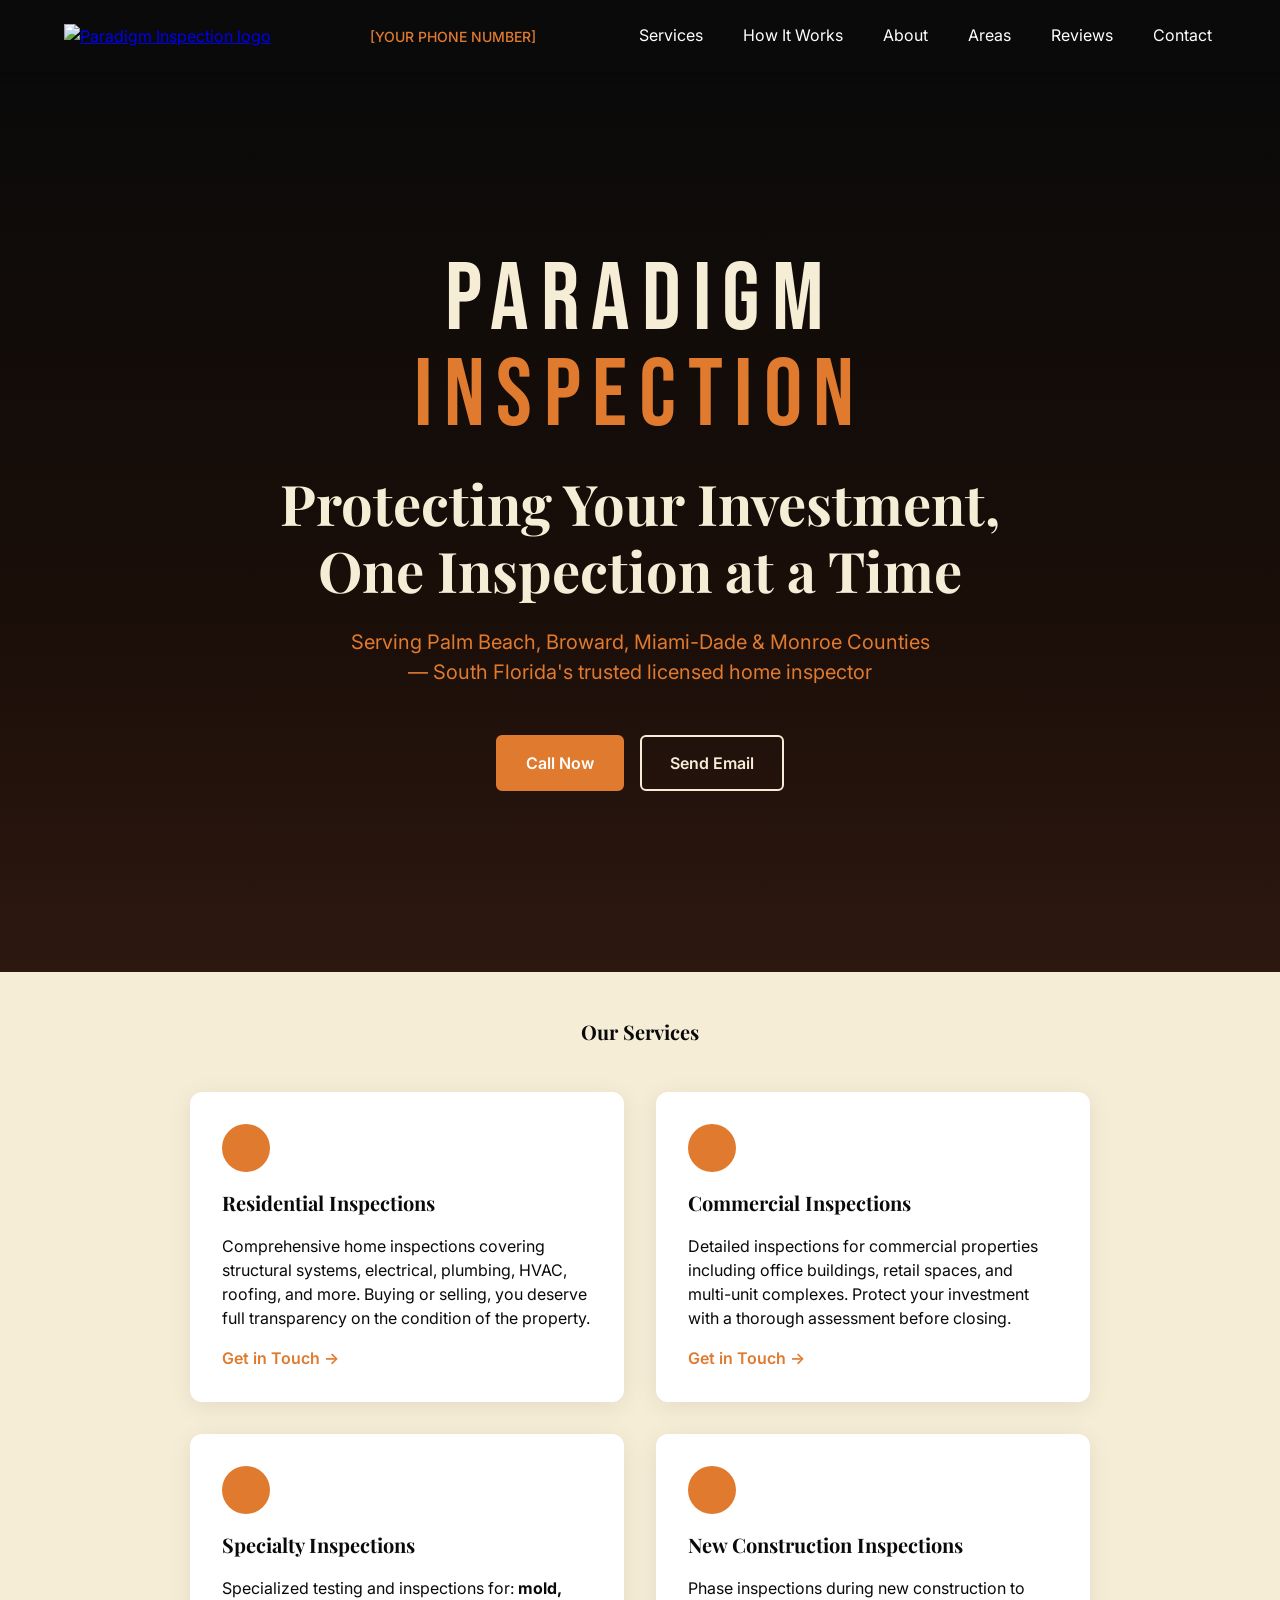
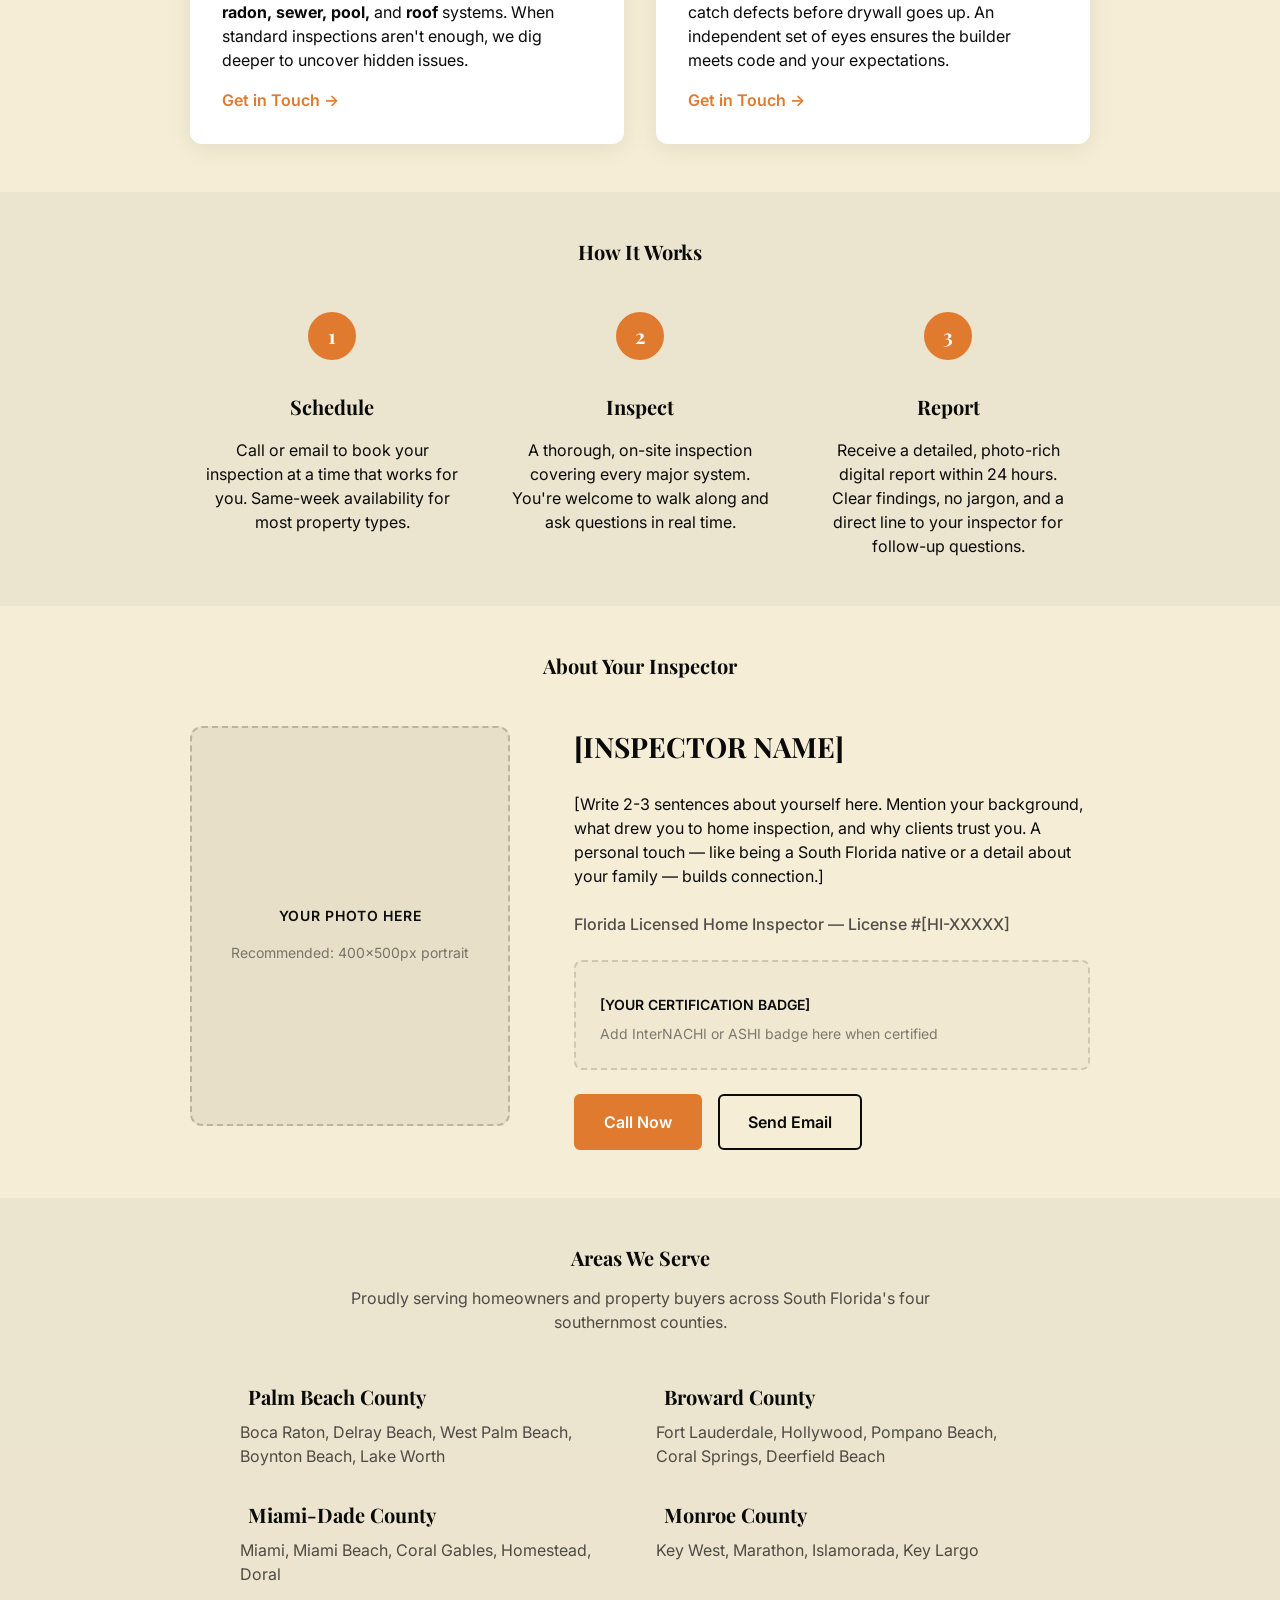
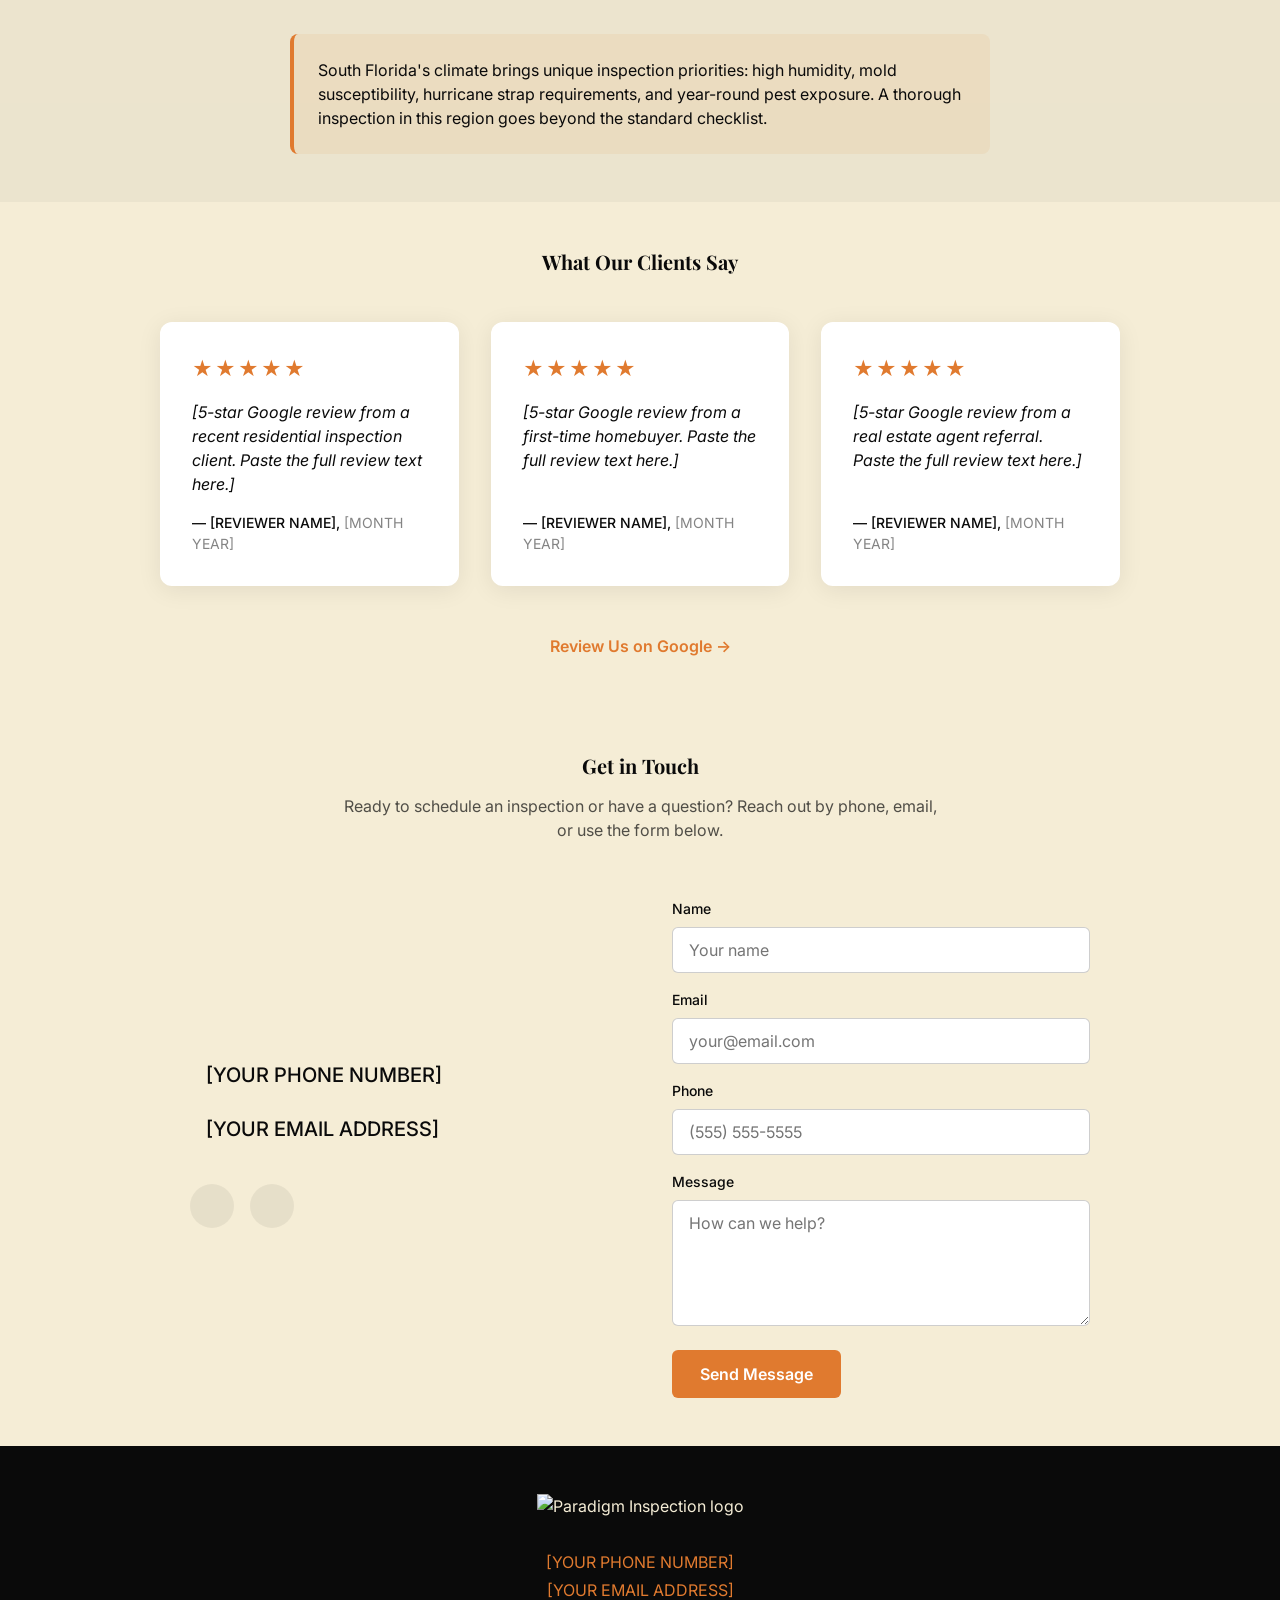
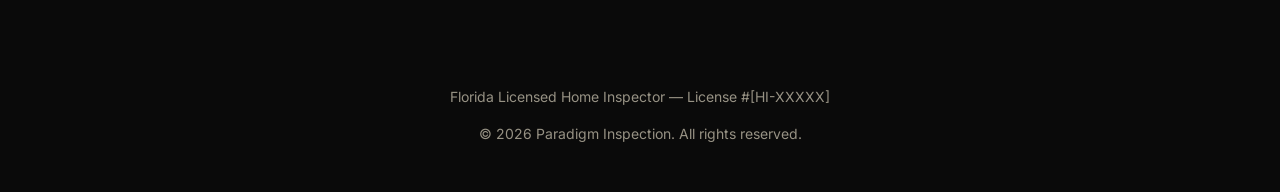
==== index.html @ 034e9a51 "feat(03-02): add favicon link tags to index.html and 404.html - Add favicon link tags (favicon-48.pn" ====
<!-- DEPLOYMENT: 1) Create GitHub repo  2) Push all files to main  3) Settings > Pages > Source: main / root  4) Site at https://USERNAME.github.io/REPO/  5) Replace all [BRACKETED PLACEHOLDERS] before launch -->
<!DOCTYPE html>
<html lang="en">
<head>
  <meta charset="UTF-8">
  <meta name="viewport" content="width=device-width, initial-scale=1.0">
  <title>Paradigm Inspection &#8212; Licensed Home Inspector | Palm Beach, Broward &amp; Miami-Dade</title>

  <!-- SEO Meta -->
  <meta name="description" content="Licensed home inspector serving Palm Beach, Broward, Miami-Dade &amp; Monroe counties. Residential, commercial &amp; specialty inspections. Call today.">
  <link rel="canonical" href="https://paradigminspection.org">

  <!-- Open Graph -->
  <meta property="og:type" content="website">
  <meta property="og:title" content="Paradigm Inspection &#8212; Licensed Home Inspector | Palm Beach, Broward &amp; Miami-Dade">
  <meta property="og:description" content="Licensed home inspector serving Palm Beach, Broward, Miami-Dade &amp; Monroe counties. Residential, commercial &amp; specialty inspections. Call today.">
  <meta property="og:url" content="https://paradigminspection.org">
  <meta property="og:image" content="https://paradigminspection.org/og-image.png">
  <meta property="og:image:width" content="1200">
  <meta property="og:image:height" content="630">

  <!-- Twitter Card -->
  <meta name="twitter:card" content="summary_large_image">
  <meta name="twitter:title" content="Paradigm Inspection &#8212; Licensed Home Inspector | Palm Beach, Broward &amp; Miami-Dade">
  <meta name="twitter:description" content="Licensed home inspector serving Palm Beach, Broward, Miami-Dade &amp; Monroe counties. Residential, commercial &amp; specialty inspections. Call today.">
  <meta name="twitter:image" content="https://paradigminspection.org/og-image.png">

  <!-- LocalBusiness Structured Data -->
  <script type="application/ld+json">
  {
    "@context": "https://schema.org",
    "@type": "HomeAndConstructionBusiness",
    "name": "Paradigm Inspection",
    "url": "https://paradigminspection.org",
    "telephone": "[YOUR-PHONE]",
    "email": "[YOUR-EMAIL]",
    "areaServed": [
      "Palm Beach County",
      "Broward County",
      "Miami-Dade County",
      "Monroe County"
    ],
    "serviceType": [
      "Residential Home Inspection",
      "Commercial Property Inspection",
      "Mold Inspection",
      "Radon Testing",
      "Sewer Inspection",
      "Pool Inspection",
      "Roof Inspection",
      "New Construction Inspection"
    ],
    "description": "Licensed home inspector serving South Florida — Palm Beach, Broward, Miami-Dade, and Monroe counties."
  }
  </script>

  <!-- Favicon — GENERATE FILES: Go to realfavicongenerator.net, upload logo.jpg, download the package,
       then copy favicon.ico, favicon-48.png, and apple-touch-icon.png to the repo root before launch. -->
  <link rel="icon" href="/favicon-48.png" sizes="48x48" type="image/png">
  <link rel="icon" href="/favicon.ico" sizes="32x32">
  <link rel="apple-touch-icon" href="/apple-touch-icon.png">

  <link rel="preconnect" href="https://fonts.googleapis.com">
  <link rel="preconnect" href="https://fonts.gstatic.com" crossorigin>
  <link href="https://fonts.googleapis.com/css2?family=Bebas+Neue&family=Inter:wght@400;500;600&family=Playfair+Display:wght@400;700&display=swap" rel="stylesheet">
  <link rel="stylesheet" href="https://unpkg.com/aos@2.3.4/dist/aos.css">
  <link rel="stylesheet" href="styles.css">
</head>
<body>

  <header class="site-header">
    <div class="header-inner">
      <a href="/" class="logo-link">
        <img src="logo.jpg" alt="Paradigm Inspection logo" class="logo">
      </a>
      <!-- [PLACEHOLDER] Replace [YOUR-PHONE] with your actual phone number -->
      <a href="tel:[YOUR-PHONE]" class="header-phone">[YOUR PHONE NUMBER]</a>
      <button class="nav-toggle" aria-label="Open navigation menu" aria-expanded="false" aria-controls="main-nav">
        <svg width="24" height="18" viewBox="0 0 24 18" fill="none" xmlns="http://www.w3.org/2000/svg" aria-hidden="true">
          <rect y="0" width="24" height="2" rx="1" fill="currentColor"/>
          <rect y="8" width="24" height="2" rx="1" fill="currentColor"/>
          <rect y="16" width="24" height="2" rx="1" fill="currentColor"/>
        </svg>
      </button>
      <nav id="main-nav" class="main-nav">
        <!-- [PLACEHOLDER] Replace [YOUR-PHONE] with your actual phone number -->
        <a href="tel:[YOUR-PHONE]" class="nav-phone">[YOUR PHONE NUMBER]</a>
        <a href="#services" class="nav-link">Services</a>
        <a href="#how-it-works" class="nav-link">How It Works</a>
        <a href="#about" class="nav-link">About</a>
        <a href="#areas" class="nav-link">Areas</a>
        <a href="#reviews" class="nav-link">Reviews</a>
        <a href="#contact" class="nav-link">Contact</a>
      </nav>
    </div>
  </header>

  <main>

    <section id="hero" class="section section--hero">
      <div class="hero-content" data-aos="fade-up">
        <p class="hero-brand-name"><span class="hero-brand-paradigm">Paradigm</span> <span class="hero-brand-inspection">Inspection</span></p>
        <!-- [PLACEHOLDER] Replace headline with your tagline if desired -->
        <h1 class="hero-headline">Protecting Your Investment,<br>One Inspection at a Time</h1>
        <!-- [PLACEHOLDER] Update subheadline county list if your service area changes -->
        <p class="hero-sub">Serving Palm Beach, Broward, Miami-Dade &amp; Monroe Counties &mdash; South Florida's trusted licensed home inspector</p>
        <div class="hero-ctas">
          <!-- [PLACEHOLDER] Replace [YOUR-PHONE] with your actual phone number -->
          <a href="tel:[YOUR-PHONE]" class="btn btn--primary">Call Now</a>
          <!-- [PLACEHOLDER] Replace [YOUR-EMAIL] with your actual email address -->
          <a href="mailto:[YOUR-EMAIL]" class="btn btn--secondary">Send Email</a>
        </div>
      </div>
    </section>

    <section id="services" class="section">
      <div class="section-inner">
        <h2 data-aos="fade-up">Our Services</h2>
        <div class="services-grid">

          <div class="service-card" data-aos="fade-up" data-aos-delay="0">
            <div class="service-icon-badge">
              <i data-lucide="home"></i>
            </div>
            <h3>Residential Inspections</h3>
            <!-- [PLACEHOLDER] Replace with your own benefit-focused description of residential inspection services -->
            <p>Comprehensive home inspections covering structural systems, electrical, plumbing, HVAC, roofing, and more. Buying or selling, you deserve full transparency on the condition of the property.</p>
            <a href="#contact" class="card-cta">Get in Touch &rarr;</a>
          </div>

          <div class="service-card" data-aos="fade-up" data-aos-delay="100">
            <div class="service-icon-badge">
              <i data-lucide="building-2"></i>
            </div>
            <h3>Commercial Inspections</h3>
            <!-- [PLACEHOLDER] Replace with your own benefit-focused description of commercial inspection services -->
            <p>Detailed inspections for commercial properties including office buildings, retail spaces, and multi-unit complexes. Protect your investment with a thorough assessment before closing.</p>
            <a href="#contact" class="card-cta">Get in Touch &rarr;</a>
          </div>

          <div class="service-card" data-aos="fade-up" data-aos-delay="200">
            <div class="service-icon-badge">
              <i data-lucide="microscope"></i>
            </div>
            <h3>Specialty Inspections</h3>
            <!-- [PLACEHOLDER] The list below can be expanded or reordered to match your offerings -->
            <p>Specialized testing and inspections for: <strong>mold, radon, sewer, pool,</strong> and <strong>roof</strong> systems. When standard inspections aren't enough, we dig deeper to uncover hidden issues.</p>
            <a href="#contact" class="card-cta">Get in Touch &rarr;</a>
          </div>

          <div class="service-card" data-aos="fade-up" data-aos-delay="300">
            <div class="service-icon-badge">
              <i data-lucide="hard-hat"></i>
            </div>
            <h3>New Construction Inspections</h3>
            <!-- [PLACEHOLDER] Replace with your own benefit-focused description of new construction inspection services -->
            <p>Phase inspections during new construction to catch defects before drywall goes up. An independent set of eyes ensures the builder meets code and your expectations.</p>
            <a href="#contact" class="card-cta">Get in Touch &rarr;</a>
          </div>

        </div>
      </div>
    </section>

    <section id="how-it-works" class="section section--tinted">
      <div class="section-inner">
        <h2 data-aos="fade-up">How It Works</h2>
        <div class="steps-list">

          <div class="step" data-aos="fade-up" data-aos-delay="0">
            <div class="step-number">1</div>
            <i data-lucide="calendar-check"></i>
            <h3>Schedule</h3>
            <!-- [PLACEHOLDER] Replace with your own scheduling process description -->
            <p>Call or email to book your inspection at a time that works for you. Same-week availability for most property types.</p>
          </div>

          <div class="step" data-aos="fade-up" data-aos-delay="100">
            <div class="step-number">2</div>
            <i data-lucide="clipboard-list"></i>
            <h3>Inspect</h3>
            <!-- [PLACEHOLDER] Replace with your own inspection process description -->
            <p>A thorough, on-site inspection covering every major system. You're welcome to walk along and ask questions in real time.</p>
          </div>

          <div class="step" data-aos="fade-up" data-aos-delay="200">
            <div class="step-number">3</div>
            <i data-lucide="file-text"></i>
            <h3>Report</h3>
            <!-- [PLACEHOLDER] Replace with your own report delivery description -->
            <p>Receive a detailed, photo-rich digital report within 24 hours. Clear findings, no jargon, and a direct line to your inspector for follow-up questions.</p>
          </div>

        </div>
      </div>
    </section>

    <section id="about" class="section">
      <div class="section-inner">
        <h2 data-aos="fade-up">About Your Inspector</h2>
        <div class="about-inner" data-aos="fade-up">

          <div class="about-photo-placeholder">
            <i data-lucide="camera"></i>
            <span class="about-photo-label">YOUR PHOTO HERE</span>
            <span class="about-photo-sublabel">Recommended: 400&times;500px portrait</span>
          </div>

          <div class="about-bio">
            <!-- [PLACEHOLDER] Replace [INSPECTOR NAME] with the inspector's full name -->
            <h3>[INSPECTOR NAME]</h3>
            <!-- [PLACEHOLDER] Replace the paragraph below with your personal bio.
                 Mention: years of experience, what drew you to home inspection,
                 your commitment to South Florida homeowners, any personal detail
                 that makes you relatable (family, hobbies, local roots). -->
            <p>[Write 2-3 sentences about yourself here. Mention your background, what drew you to home inspection, and why clients trust you. A personal touch — like being a South Florida native or a detail about your family — builds connection.]</p>
            <!-- [PLACEHOLDER] Replace [HI-XXXXX] with your actual Florida Home Inspector license number.
                 Format: HI followed by a dash and five digits, e.g., HI-12345 -->
            <p class="license-text">Florida Licensed Home Inspector &mdash; License #[HI-XXXXX]</p>

            <!-- [PLACEHOLDER] Replace this block with your actual InterNACHI or ASHI badge image
                 once you receive your certification. Download the badge from internachi.org or ashi.org -->
            <div class="cert-badge-placeholder">
              <i data-lucide="award"></i>
              <span>[YOUR CERTIFICATION BADGE]</span>
              <small>Add InterNACHI or ASHI badge here when certified</small>
            </div>

            <div class="about-ctas">
              <!-- [PLACEHOLDER] Replace [YOUR-PHONE] with your actual phone number -->
              <a href="tel:[YOUR-PHONE]" class="btn btn--primary">Call Now</a>
              <!-- [PLACEHOLDER] Replace [YOUR-EMAIL] with your actual email address -->
              <a href="mailto:[YOUR-EMAIL]" class="btn btn--outline">Send Email</a>
            </div>
          </div>

        </div>
      </div>
    </section>

    <section id="areas" class="section section--tinted">
      <div class="section-inner">
        <h2 data-aos="fade-up">Areas We Serve</h2>
        <!-- [PLACEHOLDER] You may adjust the city lists or add/remove counties to match your actual service area -->
        <p class="areas-intro" data-aos="fade-up">Proudly serving homeowners and property buyers across South Florida's four southernmost counties.</p>

        <div class="areas-grid" data-aos="fade-up">
          <div class="area-county">
            <h3><i data-lucide="map-pin"></i> Palm Beach County</h3>
            <p>Boca Raton, Delray Beach, West Palm Beach, Boynton Beach, Lake Worth</p>
          </div>
          <div class="area-county">
            <h3><i data-lucide="map-pin"></i> Broward County</h3>
            <p>Fort Lauderdale, Hollywood, Pompano Beach, Coral Springs, Deerfield Beach</p>
          </div>
          <div class="area-county">
            <h3><i data-lucide="map-pin"></i> Miami-Dade County</h3>
            <p>Miami, Miami Beach, Coral Gables, Homestead, Doral</p>
          </div>
          <div class="area-county">
            <h3><i data-lucide="map-pin"></i> Monroe County</h3>
            <p>Key West, Marathon, Islamorada, Key Largo</p>
          </div>
        </div>

        <!-- [PLACEHOLDER] This paragraph mentions South Florida-specific concerns.
             You may expand it with your own professional expertise. -->
        <div class="areas-concerns" data-aos="fade-up">
          <p>South Florida's climate brings unique inspection priorities: high humidity, mold susceptibility, hurricane strap requirements, and year-round pest exposure. A thorough inspection in this region goes beyond the standard checklist.</p>
        </div>
      </div>
    </section>

    <section id="reviews" class="section">
      <div class="section-inner">
        <h2 data-aos="fade-up">What Our Clients Say</h2>

        <div class="reviews-grid" data-aos="fade-up">

          <!-- [PLACEHOLDER] Replace ALL review content below with real Google/Yelp reviews.
               Copy the exact text, reviewer first name, and date from your review platform. -->
          <div class="review-card">
            <div class="review-stars" aria-label="5 out of 5 stars">&#9733;&#9733;&#9733;&#9733;&#9733;</div>
            <p class="review-text">[5-star Google review from a recent residential inspection client. Paste the full review text here.]</p>
            <p class="review-author">&mdash; [REVIEWER NAME], <span class="review-date">[MONTH YEAR]</span></p>
          </div>

          <div class="review-card">
            <div class="review-stars" aria-label="5 out of 5 stars">&#9733;&#9733;&#9733;&#9733;&#9733;</div>
            <p class="review-text">[5-star Google review from a first-time homebuyer. Paste the full review text here.]</p>
            <p class="review-author">&mdash; [REVIEWER NAME], <span class="review-date">[MONTH YEAR]</span></p>
          </div>

          <div class="review-card">
            <div class="review-stars" aria-label="5 out of 5 stars">&#9733;&#9733;&#9733;&#9733;&#9733;</div>
            <p class="review-text">[5-star Google review from a real estate agent referral. Paste the full review text here.]</p>
            <p class="review-author">&mdash; [REVIEWER NAME], <span class="review-date">[MONTH YEAR]</span></p>
          </div>

        </div>

        <!-- [PLACEHOLDER] Replace YOUR_GOOGLE_BUSINESS_URL with your Google Business Profile review link.
             Find it at: Google Business Profile Manager > Home > Get more reviews > Share review form -->
        <p class="reviews-cta" data-aos="fade-up">
          <a href="[YOUR_GOOGLE_BUSINESS_URL]" target="_blank" rel="noopener noreferrer" class="card-cta">Review Us on Google &rarr;</a>
        </p>
      </div>
    </section>

    <section id="contact" class="section">
      <div class="section-inner">
        <h2 data-aos="fade-up">Get in Touch</h2>
        <p class="contact-intro" data-aos="fade-up">Ready to schedule an inspection or have a question? Reach out by phone, email, or use the form below.</p>

        <div class="contact-grid" data-aos="fade-up">

          <div class="contact-info">
            <div class="contact-item">
              <i data-lucide="phone"></i>
              <!-- [PLACEHOLDER] Replace [YOUR-PHONE] with your actual phone number (e.g., 561-555-1234) -->
              <a href="tel:[YOUR-PHONE]" class="contact-link">[YOUR PHONE NUMBER]</a>
            </div>
            <div class="contact-item">
              <i data-lucide="mail"></i>
              <!-- [PLACEHOLDER] Replace [YOUR-EMAIL] with your actual email address -->
              <a href="mailto:[YOUR-EMAIL]" class="contact-link">[YOUR EMAIL ADDRESS]</a>
            </div>
            <div class="contact-social">
              <!-- [PLACEHOLDER] Replace YOUR_INSTAGRAM_HANDLE with your Instagram handle (without @) -->
              <a href="https://instagram.com/[YOUR_INSTAGRAM_HANDLE]" target="_blank" rel="noopener noreferrer" aria-label="Follow us on Instagram" class="social-link">
                <i data-lucide="instagram"></i>
              </a>
              <!-- [PLACEHOLDER] Replace YOUR_FACEBOOK_PAGE with your Facebook page name or ID -->
              <a href="https://facebook.com/[YOUR_FACEBOOK_PAGE]" target="_blank" rel="noopener noreferrer" aria-label="Follow us on Facebook" class="social-link">
                <i data-lucide="facebook"></i>
              </a>
            </div>
          </div>

          <!-- [PLACEHOLDER] Sign up at formspree.io, create a form, and replace [YOUR-FORMSPREE-ID]
               with the form ID (the part after /f/ in your endpoint URL). Free tier: 50 submissions/month. -->
          <form action="https://formspree.io/f/[YOUR-FORMSPREE-ID]" method="POST" class="contact-form">
            <label for="contact-name">Name</label>
            <input type="text" id="contact-name" name="name" required placeholder="Your name">

            <label for="contact-email">Email</label>
            <input type="email" id="contact-email" name="email" required placeholder="your@email.com">

            <label for="contact-phone">Phone</label>
            <input type="tel" id="contact-phone" name="phone" placeholder="(555) 555-5555">

            <label for="contact-message">Message</label>
            <textarea id="contact-message" name="message" rows="5" required placeholder="How can we help?"></textarea>

            <button type="submit" class="btn btn--primary">Send Message</button>
          </form>

        </div>
      </div>
    </section>

  </main>

  <footer class="site-footer">
    <div class="footer-inner">
      <img src="logo.jpg" alt="Paradigm Inspection logo" class="footer-logo">

      <div class="footer-contact">
        <!-- [PLACEHOLDER] Replace [YOUR-PHONE] with your actual phone number -->
        <p><a href="tel:[YOUR-PHONE]">[YOUR PHONE NUMBER]</a></p>
        <!-- [PLACEHOLDER] Replace [YOUR-EMAIL] with your actual email address -->
        <p><a href="mailto:[YOUR-EMAIL]">[YOUR EMAIL ADDRESS]</a></p>
      </div>

      <div class="footer-social">
        <!-- [PLACEHOLDER] Replace YOUR_INSTAGRAM_HANDLE with your Instagram handle -->
        <a href="https://instagram.com/[YOUR_INSTAGRAM_HANDLE]" target="_blank" rel="noopener noreferrer" aria-label="Instagram">
          <i data-lucide="instagram"></i>
        </a>
        <!-- [PLACEHOLDER] Replace YOUR_FACEBOOK_PAGE with your Facebook page name or ID -->
        <a href="https://facebook.com/[YOUR_FACEBOOK_PAGE]" target="_blank" rel="noopener noreferrer" aria-label="Facebook">
          <i data-lucide="facebook"></i>
        </a>
      </div>

      <!-- [PLACEHOLDER] Replace [HI-XXXXX] with your Florida HI license number -->
      <p class="footer-license">Florida Licensed Home Inspector &mdash; License #[HI-XXXXX]</p>
      <p class="footer-copy">&copy; 2026 Paradigm Inspection. All rights reserved.</p>
    </div>
  </footer>

  <script src="https://unpkg.com/lucide@1.8.0/dist/umd/lucide.min.js"></script>
  <script src="https://unpkg.com/aos@2.3.4/dist/aos.js"></script>
  <script src="script.js"></script>
  <script>
    lucide.createIcons();
  </script>
</body>
</html>
---- styles.css ----
/* =====================================================================
   Paradigm Inspection — styles.css
   Brand token system, layout, responsive design
   ===================================================================== */

/* =====================================================================
   Section 1 — CSS Custom Properties (Design Tokens)
   ===================================================================== */
:root {
  /* Colors */
  --color-black: #0A0A0A;
  --color-cream: #F5EDD6;
  --color-orange: #E07A2F;

  /* Spacing */
  --space-xs: 4px;
  --space-sm: 8px;
  --space-md: 16px;
  --space-lg: 24px;
  --space-xl: 32px;
  --space-2xl: 48px;
  --space-3xl: 64px;

  /* Typography */
  --font-heading: 'Playfair Display', Georgia, serif;
  --font-body: 'Inter', system-ui, sans-serif;

  /* Font Sizes */
  --font-size-sm: 14px;
  --font-size-base: 16px;
  --font-size-lg: 20px;
  --font-size-xl: 28px;

  /* Font Weights */
  --font-weight-regular: 400;
  --font-weight-medium: 500;
  --font-weight-semibold: 600;
  --font-weight-bold: 700;

  /* Line Heights */
  --line-height-body: 1.5;
  --line-height-heading: 1.2;
}

/* =====================================================================
   Section 2 — Reset / Base
   ===================================================================== */
*, *::before, *::after {
  box-sizing: border-box;
  margin: 0;
  padding: 0;
}

html {
  scroll-behavior: smooth;
}

body {
  font-family: var(--font-body);
  font-size: var(--font-size-base);
  line-height: var(--line-height-body);
  color: var(--color-black);
  background-color: var(--color-cream);
}

/* =====================================================================
   Section 3 — Header
   ===================================================================== */
.site-header {
  position: sticky;
  top: 0;
  z-index: 100;
  background-color: var(--color-black);
  box-shadow: 0 2px 8px rgba(0, 0, 0, 0.3);
}

.header-inner {
  display: flex;
  align-items: center;
  justify-content: space-between;
  max-width: 1200px;
  margin: 0 auto;
  padding: 0 var(--space-lg);
  height: 72px;
}

.logo-link {
  display: flex;
  align-items: center;
}

.logo {
  max-height: 48px;
  width: auto;
}

.header-phone {
  font-family: var(--font-body);
  font-size: var(--font-size-sm);
  font-weight: var(--font-weight-medium);
  color: var(--color-orange);
  text-decoration: none;
  transition: text-decoration 200ms ease;
}

.header-phone:hover {
  text-decoration: underline;
}

/* =====================================================================
   Section 4 — Navigation (Desktop)
   ===================================================================== */
.main-nav {
  display: flex;
  align-items: center;
  gap: var(--space-xl);
}

.nav-link {
  color: #FFFFFF;
  text-decoration: none;
  font-size: var(--font-size-base);
  font-weight: var(--font-weight-regular);
  padding: var(--space-sm) var(--space-xs);
  border-bottom: 2px solid transparent;
  transition: color 200ms ease, border-bottom-color 200ms ease;
}

.nav-link:hover {
  color: var(--color-orange);
  border-bottom-color: var(--color-orange);
}

/* Phone link inside nav — hidden on desktop */
.nav-phone {
  display: none;
}

/* Hamburger toggle — hidden on desktop */
.nav-toggle {
  display: none;
}

/* =====================================================================
   Section 5 — Mobile Navigation (max-width: 768px)
   ===================================================================== */
@media (max-width: 768px) {
  .header-inner {
    height: 60px;
  }

  /* Hide desktop phone in header — moves into hamburger menu */
  .header-phone {
    display: none;
  }

  .nav-toggle {
    display: flex;
    align-items: center;
    justify-content: center;
    min-width: 44px;
    min-height: 44px;
    background: transparent;
    border: none;
    color: #FFFFFF;
    cursor: pointer;
    transition: color 200ms ease;
  }

  .nav-toggle:hover {
    color: var(--color-orange);
  }

  .main-nav {
    display: none;
    position: absolute;
    top: 100%;
    left: 0;
    right: 0;
    background-color: var(--color-black);
    flex-direction: column;
    align-items: stretch;
    gap: 0;
  }

  /* Open state — toggled by JS adding nav-open to .site-header */
  .site-header.nav-open .main-nav {
    display: flex;
  }

  /* Phone link inside mobile menu */
  .nav-phone {
    display: block;
    padding: var(--space-md) var(--space-lg);
    color: var(--color-orange);
    text-decoration: none;
    font-weight: var(--font-weight-medium);
  }

  /* Mobile nav links — enlarged for touch targets */
  .nav-link {
    padding: var(--space-md) var(--space-lg);
    color: var(--color-cream);
    border-bottom: none;
  }

  .nav-link:hover {
    color: var(--color-orange);
    border-bottom-color: transparent;
  }
}

/* =====================================================================
   Section 6 — Section Stubs
   ===================================================================== */
.section {
  min-height: 320px;
  padding: var(--space-2xl) var(--space-lg);
  text-align: center;
  display: flex;
  flex-direction: column;
  align-items: center;
  justify-content: center;
}

.section--hero {
  min-height: 100vh;
  background-color: var(--color-black);
  color: var(--color-cream);
}

.section--tinted {
  background-color: rgba(10, 10, 10, 0.04);
}

/* =====================================================================
   Section 6a -- Hero
   ===================================================================== */
.section--hero {
  background: linear-gradient(to bottom, #0A0A0A 0%, #1a0e08 60%, #2d1810 100%);
  justify-content: center;
}

.hero-content {
  max-width: 760px;
  text-align: center;
}

.hero-brand-name {
  font-family: 'Bebas Neue', var(--font-heading);
  font-size: clamp(3rem, 8vw, 6rem);
  letter-spacing: 0.12em;
  line-height: 1;
  margin-bottom: var(--space-lg);
  color: var(--color-cream);
}

.hero-brand-inspection {
  color: var(--color-orange);
}

.hero-headline {
  font-family: var(--font-heading);
  font-size: clamp(2rem, 5vw, 3.5rem);
  font-weight: var(--font-weight-bold);
  color: var(--color-cream);
  line-height: var(--line-height-heading);
  margin-bottom: var(--space-lg);
}

.hero-sub {
  font-size: var(--font-size-lg);
  color: var(--color-orange);
  margin-bottom: var(--space-2xl);
  max-width: 600px;
  margin-left: auto;
  margin-right: auto;
}

.hero-ctas {
  display: flex;
  gap: var(--space-md);
  justify-content: center;
  flex-wrap: wrap;
}

/* =====================================================================
   Section 6b -- Shared Button Styles
   ===================================================================== */
.btn {
  display: inline-block;
  padding: 14px 28px;
  border-radius: 6px;
  font-family: var(--font-body);
  font-weight: var(--font-weight-semibold);
  font-size: var(--font-size-base);
  text-decoration: none;
  min-width: 44px;
  min-height: 44px;
  cursor: pointer;
  transition: opacity 200ms ease, transform 200ms ease;
}

.btn--primary {
  background-color: var(--color-orange);
  color: #FFFFFF;
  border: 2px solid var(--color-orange);
}

.btn--secondary {
  background-color: transparent;
  color: var(--color-cream);
  border: 2px solid var(--color-cream);
}

.btn:hover {
  opacity: 0.88;
  transform: translateY(-2px);
}

/* =====================================================================
   Section 6c -- Section Inner Wrapper
   ===================================================================== */
.section-inner {
  width: 100%;
  max-width: 960px;
}

/* =====================================================================
   Section 6d -- Service Cards Grid
   ===================================================================== */
.services-grid {
  display: grid;
  grid-template-columns: repeat(2, 1fr);
  gap: var(--space-xl);
  width: 100%;
  max-width: 900px;
  margin: var(--space-2xl) auto 0;
}

@media (max-width: 768px) {
  .services-grid {
    grid-template-columns: 1fr;
  }
}

.service-card {
  background: #FFFFFF;
  border-radius: 12px;
  box-shadow: 0 4px 24px rgba(0, 0, 0, 0.08);
  padding: var(--space-xl);
  text-align: left;
  display: flex;
  flex-direction: column;
  gap: var(--space-md);
  transition: transform 200ms ease, box-shadow 200ms ease;
}

.service-card:hover {
  transform: translateY(-4px);
  box-shadow: 0 8px 32px rgba(0, 0, 0, 0.12);
}

.service-icon-badge {
  width: 48px;
  height: 48px;
  border-radius: 50%;
  background-color: var(--color-orange);
  display: flex;
  align-items: center;
  justify-content: center;
  flex-shrink: 0;
}

.service-icon-badge svg {
  width: 24px;
  height: 24px;
  color: #FFFFFF;
  stroke: #FFFFFF;
}

.service-card h3 {
  font-family: var(--font-heading);
  font-size: var(--font-size-lg);
  font-weight: var(--font-weight-bold);
}

.card-cta {
  color: var(--color-orange);
  font-weight: var(--font-weight-semibold);
  text-decoration: none;
  margin-top: auto;
}

.card-cta:hover {
  text-decoration: underline;
}

/* =====================================================================
   Section 6e -- How It Works Steps
   ===================================================================== */
.steps-list {
  display: flex;
  gap: var(--space-2xl);
  justify-content: center;
  flex-wrap: wrap;
  max-width: 900px;
  margin: var(--space-2xl) auto 0;
}

.step {
  flex: 1 1 220px;
  max-width: 260px;
  text-align: center;
  display: flex;
  flex-direction: column;
  align-items: center;
  gap: var(--space-md);
}

.step-number {
  width: 48px;
  height: 48px;
  border-radius: 50%;
  background-color: var(--color-orange);
  color: #FFFFFF;
  font-family: var(--font-heading);
  font-weight: var(--font-weight-bold);
  font-size: var(--font-size-lg);
  display: flex;
  align-items: center;
  justify-content: center;
}

.step h3 {
  font-family: var(--font-heading);
  font-size: var(--font-size-lg);
  font-weight: var(--font-weight-bold);
}

.step > svg {
  width: 32px;
  height: 32px;
  color: var(--color-orange);
  stroke: var(--color-orange);
}

.section h2 {
  font-family: var(--font-heading);
  font-size: var(--font-size-lg);
  font-weight: var(--font-weight-bold);
  line-height: var(--line-height-heading);
  margin-bottom: var(--space-md);
}

/* =====================================================================
   Section 6f -- About Section
   ===================================================================== */
.about-inner {
  display: flex;
  gap: var(--space-3xl);
  align-items: flex-start;
  max-width: 900px;
  text-align: left;
  margin: var(--space-2xl) auto 0;
}

.about-photo-placeholder {
  width: 320px;
  height: 400px;
  flex-shrink: 0;
  border-radius: 12px;
  background-color: #e8dfc8;
  border: 2px dashed rgba(10, 10, 10, 0.2);
  display: flex;
  flex-direction: column;
  align-items: center;
  justify-content: center;
  gap: var(--space-md);
}

.about-photo-placeholder svg {
  width: 48px;
  height: 48px;
  color: var(--color-orange);
  stroke: var(--color-orange);
}

.about-photo-label {
  font-weight: var(--font-weight-semibold);
  font-size: var(--font-size-sm);
  text-transform: uppercase;
  letter-spacing: 0.05em;
  color: var(--color-black);
}

.about-photo-sublabel {
  font-size: var(--font-size-sm);
  color: rgba(10, 10, 10, 0.5);
}

.about-bio {
  flex: 1;
  display: flex;
  flex-direction: column;
  gap: var(--space-lg);
}

.about-bio h3 {
  font-family: var(--font-heading);
  font-size: var(--font-size-xl);
  font-weight: var(--font-weight-bold);
}

.license-text {
  font-weight: var(--font-weight-medium);
  color: rgba(10, 10, 10, 0.7);
}

.cert-badge-placeholder {
  display: flex;
  flex-direction: column;
  align-items: flex-start;
  gap: var(--space-sm);
  padding: var(--space-lg);
  border: 2px dashed rgba(10, 10, 10, 0.15);
  border-radius: 8px;
  background-color: rgba(10, 10, 10, 0.02);
}

.cert-badge-placeholder svg {
  width: 32px;
  height: 32px;
  color: var(--color-orange);
  stroke: var(--color-orange);
}

.cert-badge-placeholder span {
  font-weight: var(--font-weight-semibold);
  font-size: var(--font-size-sm);
}

.cert-badge-placeholder small {
  font-size: var(--font-size-sm);
  color: rgba(10, 10, 10, 0.5);
}

.about-ctas {
  display: flex;
  gap: var(--space-md);
  flex-wrap: wrap;
}

/* Outline button variant for light backgrounds */
.btn--outline {
  background-color: transparent;
  color: var(--color-black);
  border: 2px solid var(--color-black);
}

@media (max-width: 768px) {
  .about-inner {
    flex-direction: column;
    align-items: center;
  }

  .about-photo-placeholder {
    width: 100%;
    max-width: 320px;
  }
}

/* =====================================================================
   Section 6g -- Service Area
   ===================================================================== */
.areas-intro {
  max-width: 600px;
  margin: 0 auto var(--space-2xl);
  color: rgba(10, 10, 10, 0.7);
}

.areas-grid {
  display: grid;
  grid-template-columns: repeat(2, 1fr);
  gap: var(--space-xl);
  width: 100%;
  max-width: 800px;
  margin: 0 auto var(--space-2xl);
  text-align: left;
}

@media (max-width: 768px) {
  .areas-grid {
    grid-template-columns: 1fr;
  }
}

.area-county h3 {
  font-family: var(--font-heading);
  font-size: var(--font-size-lg);
  font-weight: var(--font-weight-bold);
  margin-bottom: var(--space-sm);
  display: flex;
  align-items: center;
  gap: var(--space-sm);
}

.area-county h3 svg {
  width: 20px;
  height: 20px;
  color: var(--color-orange);
  stroke: var(--color-orange);
  flex-shrink: 0;
}

.area-county p {
  color: rgba(10, 10, 10, 0.7);
  line-height: var(--line-height-body);
}

.areas-concerns {
  max-width: 700px;
  margin: 0 auto;
  padding: var(--space-lg);
  background-color: rgba(224, 122, 47, 0.08);
  border-radius: 8px;
  border-left: 4px solid var(--color-orange);
  text-align: left;
}

/* =====================================================================
   Section 6h -- Testimonials / Reviews
   ===================================================================== */
.reviews-grid {
  display: grid;
  grid-template-columns: repeat(3, 1fr);
  gap: var(--space-xl);
  width: 100%;
  max-width: 960px;
  margin: var(--space-2xl) auto;
}

@media (max-width: 768px) {
  .reviews-grid {
    grid-template-columns: 1fr;
  }
}

.review-card {
  background: #FFFFFF;
  border-radius: 12px;
  box-shadow: 0 4px 24px rgba(0, 0, 0, 0.08);
  padding: var(--space-xl);
  text-align: left;
  display: flex;
  flex-direction: column;
  gap: var(--space-md);
}

.review-stars {
  color: var(--color-orange);
  font-size: var(--font-size-lg);
  letter-spacing: 2px;
}

.review-text {
  flex: 1;
  font-style: italic;
  line-height: var(--line-height-body);
}

.review-author {
  font-weight: var(--font-weight-medium);
  font-size: var(--font-size-sm);
}

.review-date {
  color: rgba(10, 10, 10, 0.5);
  font-weight: var(--font-weight-regular);
}

.reviews-cta {
  margin-top: var(--space-lg);
  text-align: center;
}

/* =====================================================================
   Section 7 — Footer
   ===================================================================== */
.site-footer {
  background-color: var(--color-black);
  color: var(--color-cream);
  padding: var(--space-2xl) var(--space-lg);
  min-height: 200px;
  text-align: center;
  display: flex;
  flex-direction: column;
  align-items: center;
  justify-content: center;
  gap: var(--space-md);
}

.footer-logo {
  max-height: 40px;
  width: auto;
  margin-bottom: var(--space-md);
}

.site-footer a {
  color: var(--color-orange);
  text-decoration: none;
}

.site-footer a:hover {
  text-decoration: underline;
}

/* =====================================================================
   Section 6i -- Contact Section
   ===================================================================== */
.contact-intro {
  max-width: 600px;
  margin: 0 auto var(--space-2xl);
  color: rgba(10, 10, 10, 0.7);
}

.contact-grid {
  display: grid;
  grid-template-columns: 1fr 1fr;
  gap: var(--space-3xl);
  width: 100%;
  max-width: 900px;
  margin: 0 auto;
  text-align: left;
}

@media (max-width: 768px) {
  .contact-grid {
    grid-template-columns: 1fr;
  }
}

.contact-info {
  display: flex;
  flex-direction: column;
  gap: var(--space-lg);
  justify-content: center;
}

.contact-item {
  display: flex;
  align-items: center;
  gap: var(--space-md);
}

.contact-item svg {
  width: 24px;
  height: 24px;
  color: var(--color-orange);
  stroke: var(--color-orange);
  flex-shrink: 0;
}

.contact-link {
  color: var(--color-black);
  text-decoration: none;
  font-weight: var(--font-weight-medium);
  font-size: var(--font-size-lg);
}

.contact-link:hover {
  color: var(--color-orange);
}

.contact-social {
  display: flex;
  gap: var(--space-md);
  margin-top: var(--space-md);
}

.social-link {
  display: flex;
  align-items: center;
  justify-content: center;
  width: 44px;
  height: 44px;
  border-radius: 50%;
  background-color: rgba(10, 10, 10, 0.06);
  color: var(--color-black);
  transition: background-color 200ms ease, color 200ms ease;
}

.social-link:hover {
  background-color: var(--color-orange);
  color: #FFFFFF;
}

.social-link svg {
  width: 20px;
  height: 20px;
}

/* =====================================================================
   Section 6j -- Contact Form
   ===================================================================== */
.contact-form {
  display: flex;
  flex-direction: column;
  gap: var(--space-sm);
}

.contact-form label {
  font-weight: var(--font-weight-medium);
  font-size: var(--font-size-sm);
  margin-top: var(--space-sm);
}

.contact-form input,
.contact-form textarea {
  width: 100%;
  padding: 12px var(--space-md);
  border: 1px solid rgba(10, 10, 10, 0.2);
  border-radius: 6px;
  font-family: var(--font-body);
  font-size: var(--font-size-base);
  background-color: #FFFFFF;
  transition: border-color 200ms ease;
}

.contact-form input:focus,
.contact-form textarea:focus {
  outline: none;
  border-color: var(--color-orange);
  box-shadow: 0 0 0 3px rgba(224, 122, 47, 0.15);
}

.contact-form .btn {
  margin-top: var(--space-md);
  align-self: flex-start;
  border: none;
}

/* =====================================================================
   Section 7 -- Footer (expanded)
   ===================================================================== */
.footer-inner {
  max-width: 600px;
  display: flex;
  flex-direction: column;
  align-items: center;
  gap: var(--space-md);
}

.footer-contact {
  display: flex;
  flex-direction: column;
  align-items: center;
  gap: var(--space-xs);
}

.footer-social {
  display: flex;
  gap: var(--space-md);
  margin: var(--space-sm) 0;
}

.footer-social a {
  display: flex;
  align-items: center;
  justify-content: center;
  width: 36px;
  height: 36px;
  border-radius: 50%;
  color: var(--color-cream);
  transition: color 200ms ease;
}

.footer-social a:hover {
  color: var(--color-orange);
}

.footer-social svg {
  width: 20px;
  height: 20px;
}

.footer-license {
  font-size: var(--font-size-sm);
  color: rgba(245, 237, 214, 0.6);
}

.footer-copy {
  font-size: var(--font-size-sm);
  color: rgba(245, 237, 214, 0.6);
}

/* =====================================================================
   Section 8 — 404 Error Page
   ===================================================================== */
.error-page {
  display: flex;
  flex-direction: column;
  align-items: center;
  justify-content: center;
  min-height: calc(100vh - 72px);
  padding: var(--space-2xl) var(--space-lg);
  text-align: center;
  background-color: var(--color-cream);
}

.error-page h1 {
  font-family: var(--font-heading);
  font-size: var(--font-size-xl);
  font-weight: var(--font-weight-bold);
  line-height: var(--line-height-heading);
  margin-bottom: var(--space-md);
  color: var(--color-black);
}

.error-page p {
  margin-bottom: var(--space-md);
  max-width: 480px;
}

.error-cta {
  color: var(--color-orange);
  text-decoration: none;
  font-weight: var(--font-weight-medium);
}

.error-cta:hover {
  text-decoration: underline;
}

/* =====================================================================
   Section 9 — Accessibility
   ===================================================================== */
:focus-visible {
  outline: 2px solid var(--color-orange);
  outline-offset: 2px;
}

/* =====================================================================
   Section 10 — Scroll Offset for Sticky Header
   ===================================================================== */
section[id] {
  scroll-margin-top: 76px;
}

@media (max-width: 768px) {
  section[id] {
    scroll-margin-top: 64px;
  }
}
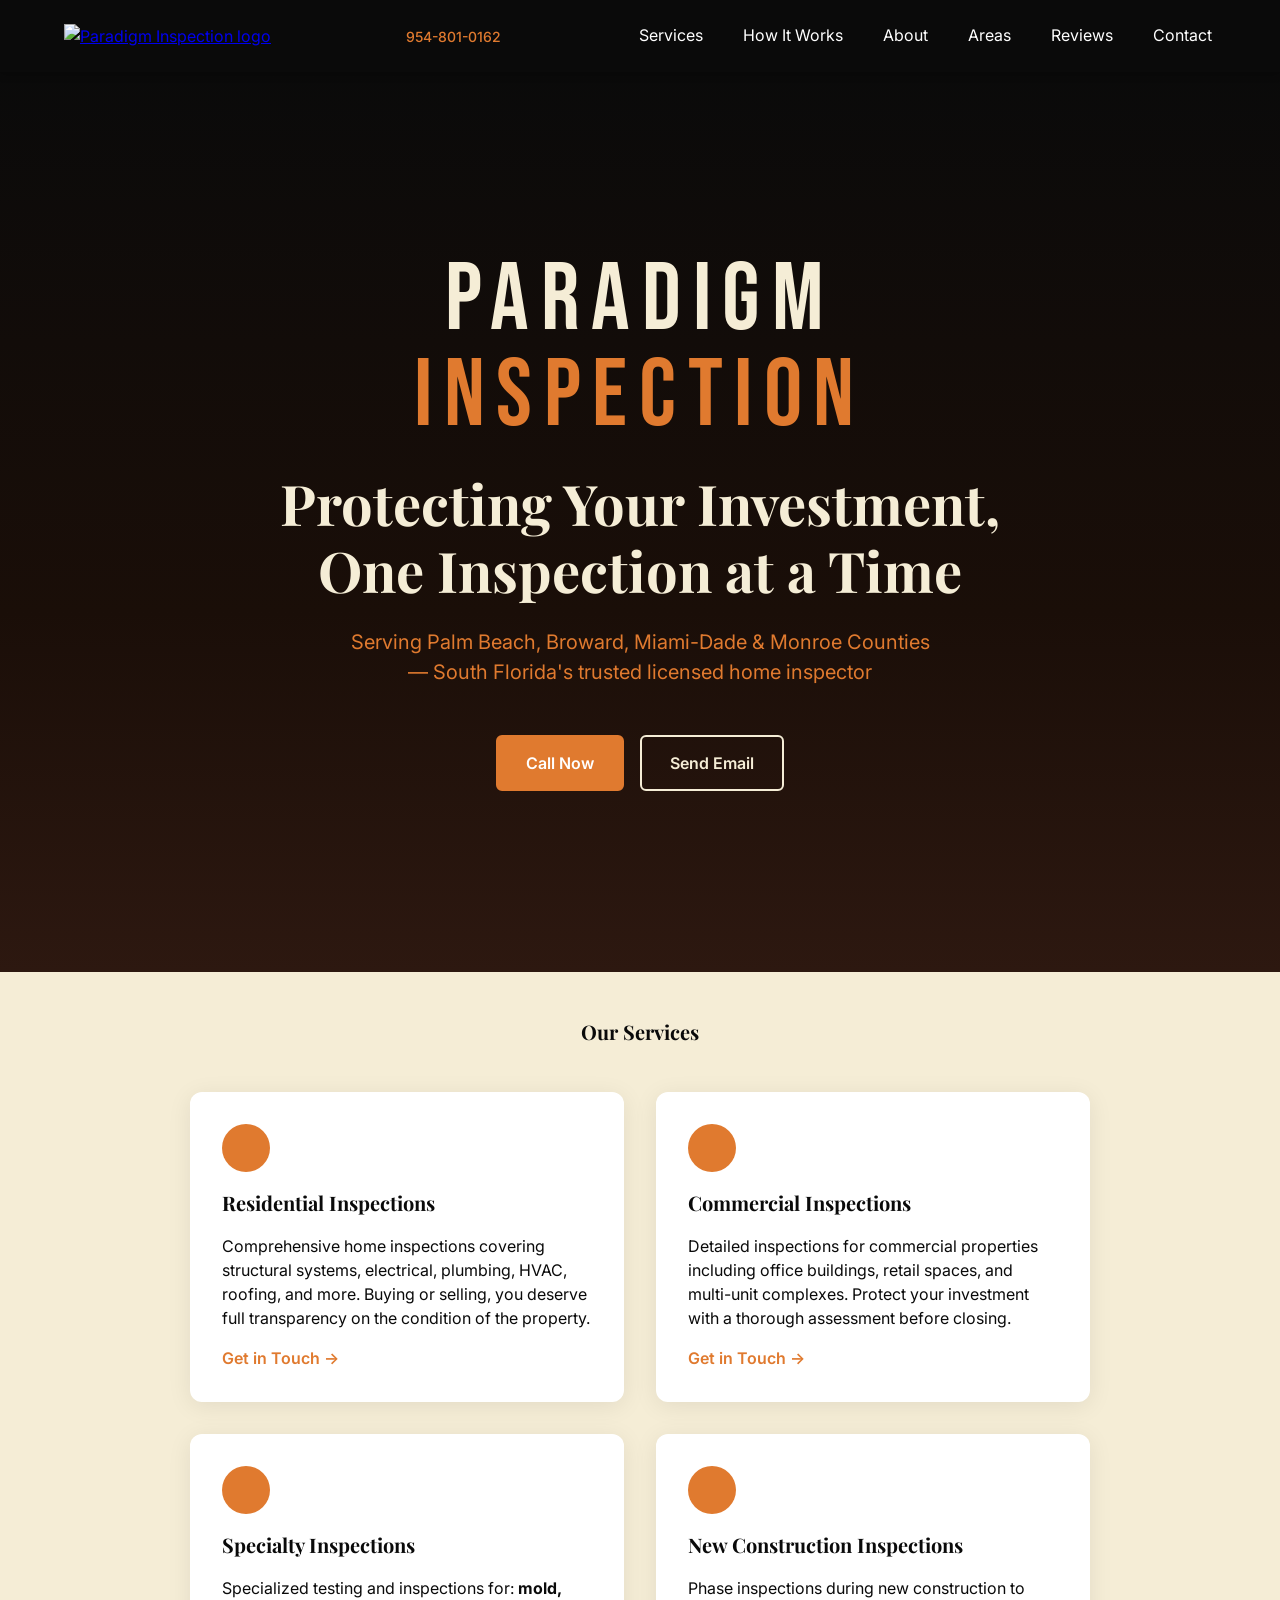
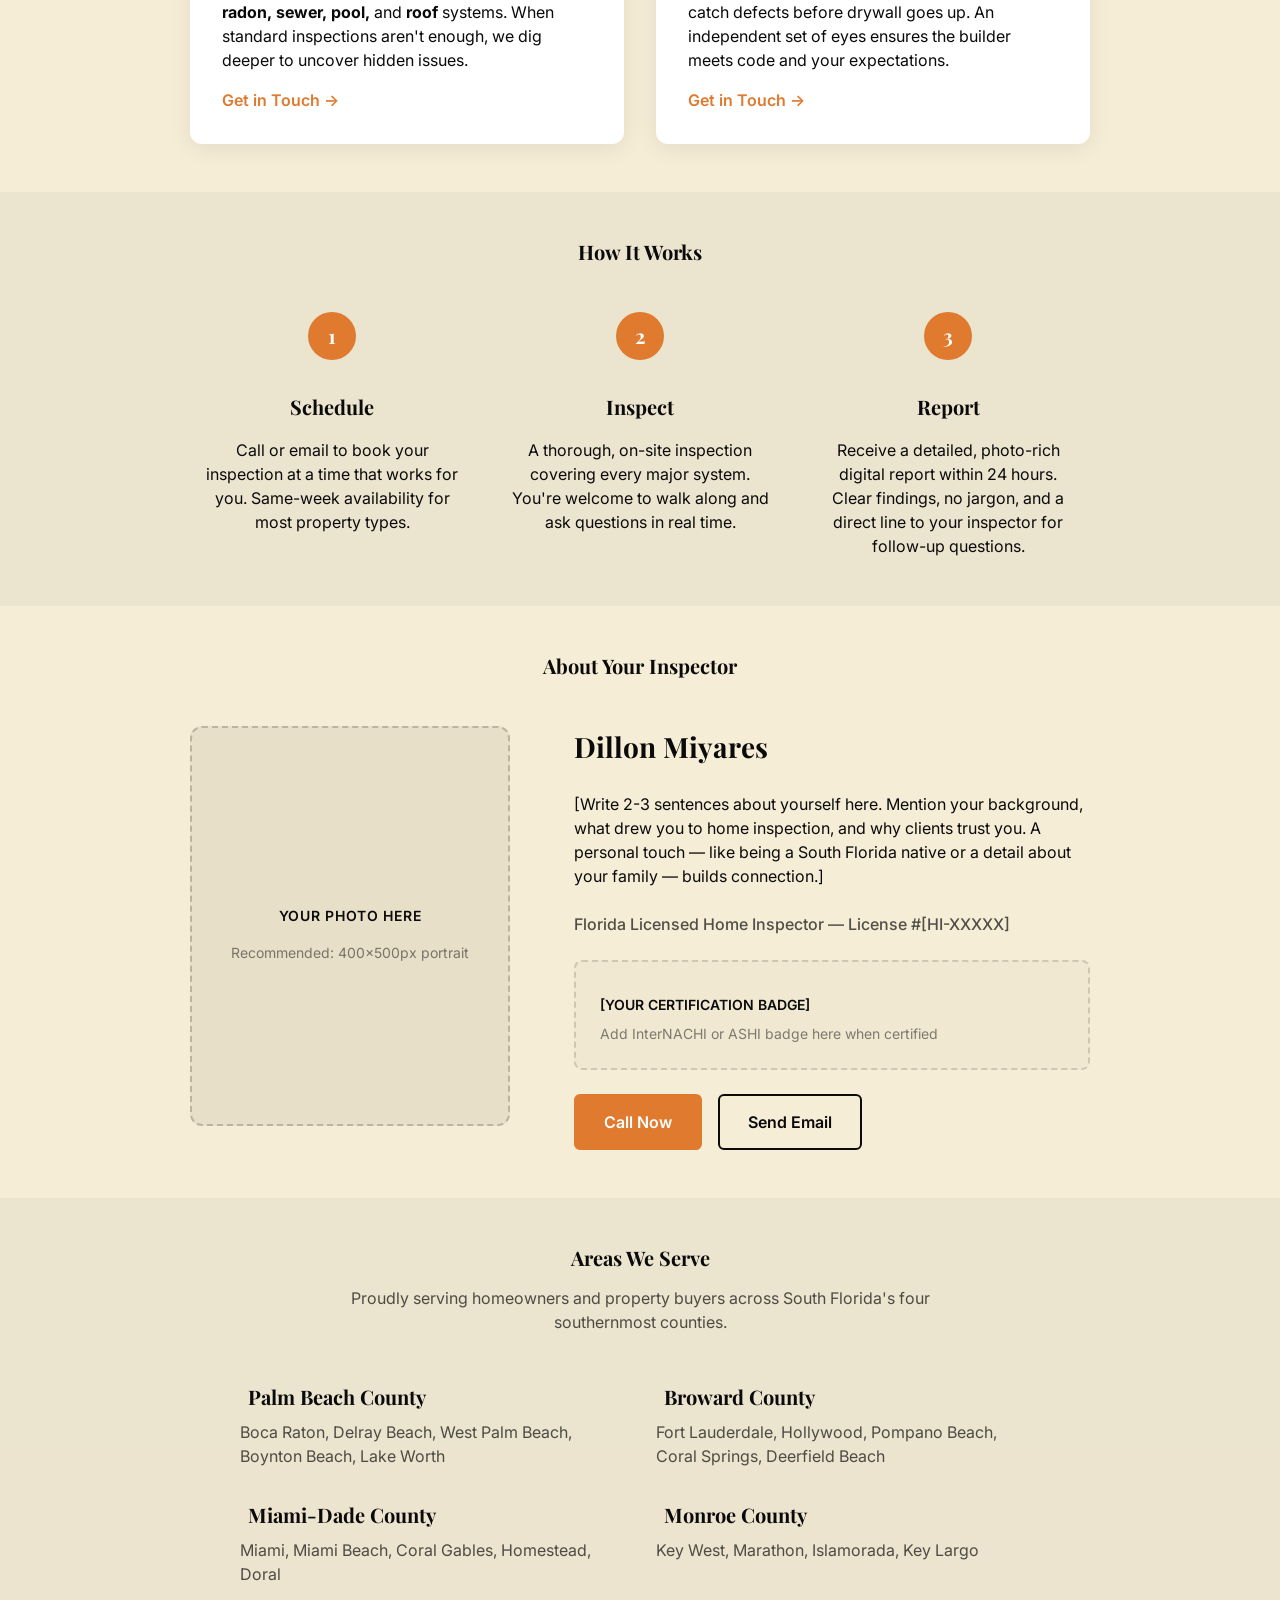
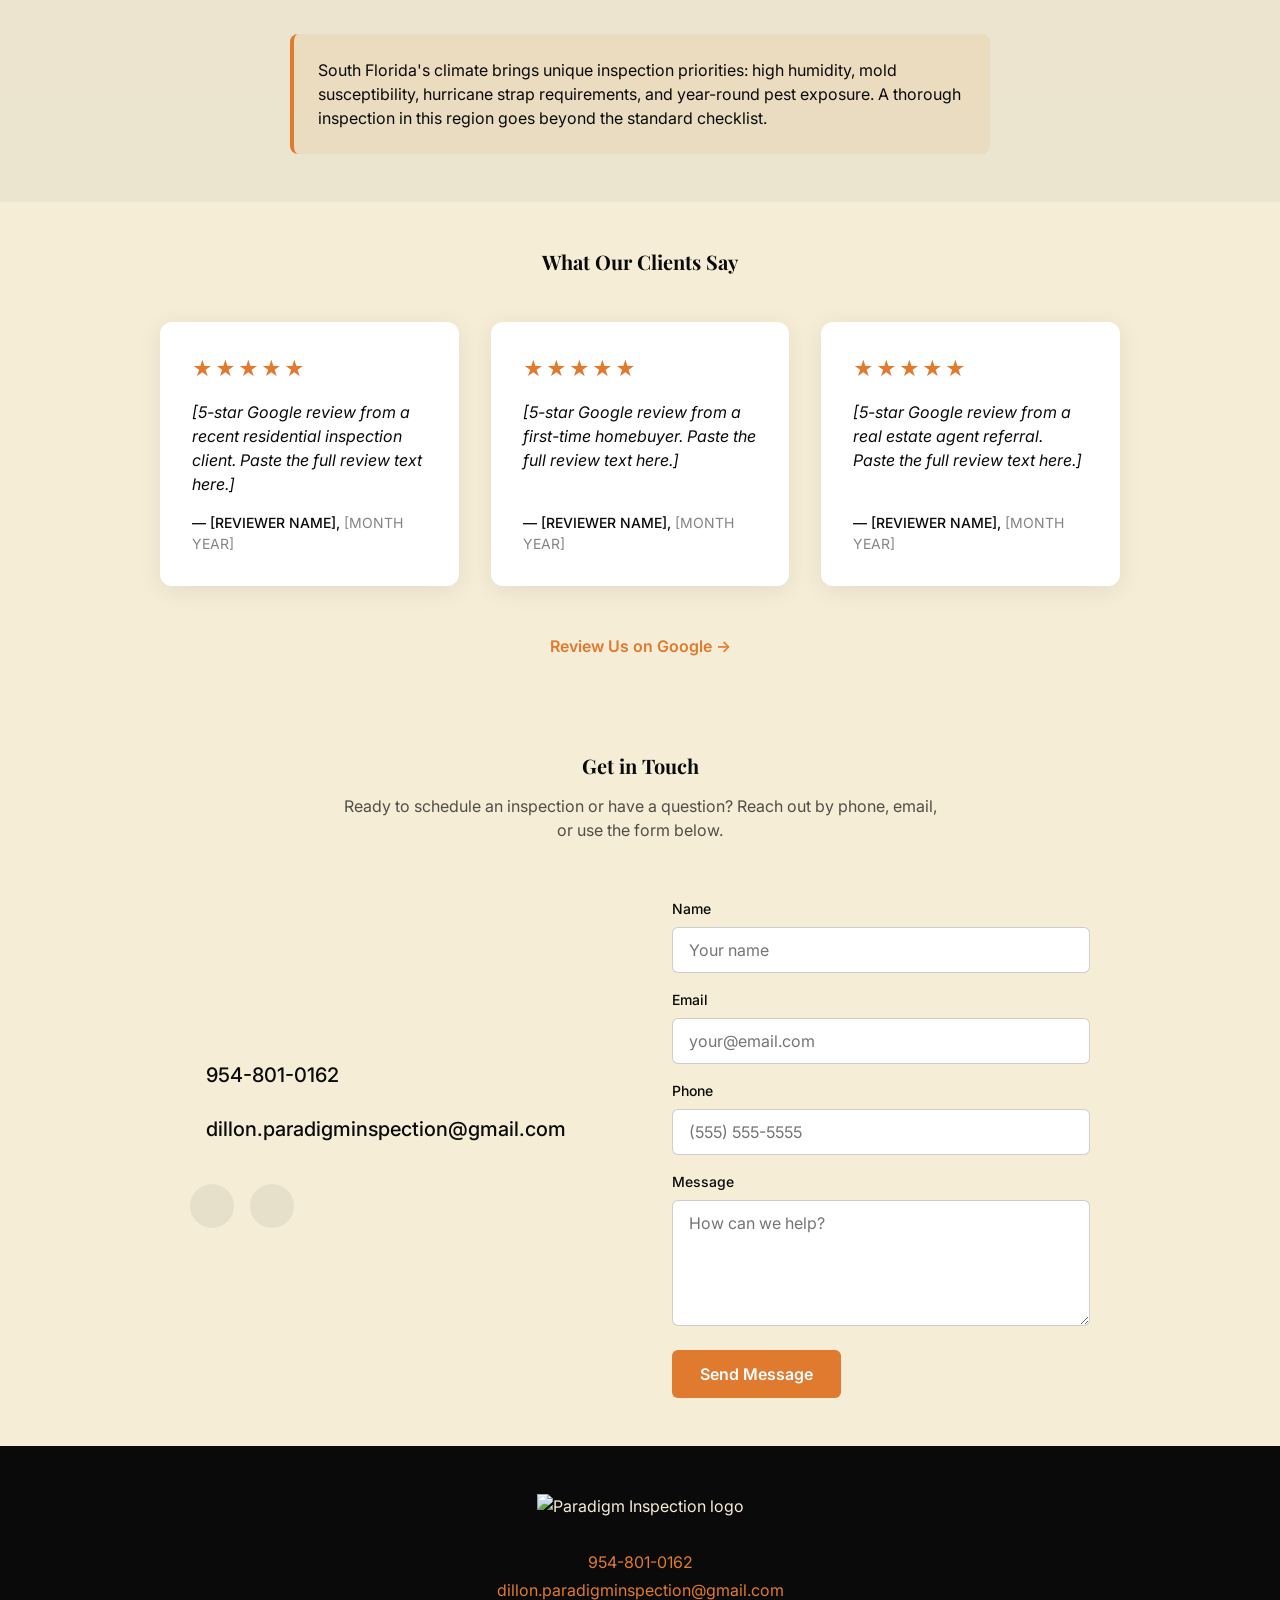
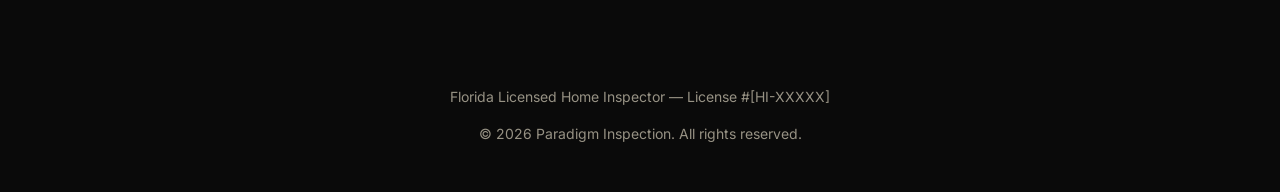
==== commit db7a3c6d: "feat: fill in phone, email, and inspector name placeholders - Phone: 954-801-0162 (tel: and display)" ====
--- a/index.html
+++ b/index.html
@@ -32,8 +32,8 @@
     "@type": "HomeAndConstructionBusiness",
     "name": "Paradigm Inspection",
     "url": "https://paradigminspection.org",
-    "telephone": "[YOUR-PHONE]",
-    "email": "[YOUR-EMAIL]",
+    "telephone": "+19548010162",
+    "email": "dillon.paradigminspection@gmail.com",
     "areaServed": [
       "Palm Beach County",
       "Broward County",
@@ -74,7 +74,7 @@
         <img src="logo.jpg" alt="Paradigm Inspection logo" class="logo">
       </a>
       <!-- [PLACEHOLDER] Replace [YOUR-PHONE] with your actual phone number -->
-      <a href="tel:[YOUR-PHONE]" class="header-phone">[YOUR PHONE NUMBER]</a>
+      <a href="tel:9548010162" class="header-phone">954-801-0162</a>
       <button class="nav-toggle" aria-label="Open navigation menu" aria-expanded="false" aria-controls="main-nav">
         <svg width="24" height="18" viewBox="0 0 24 18" fill="none" xmlns="http://www.w3.org/2000/svg" aria-hidden="true">
           <rect y="0" width="24" height="2" rx="1" fill="currentColor"/>
@@ -84,7 +84,7 @@
       </button>
       <nav id="main-nav" class="main-nav">
         <!-- [PLACEHOLDER] Replace [YOUR-PHONE] with your actual phone number -->
-        <a href="tel:[YOUR-PHONE]" class="nav-phone">[YOUR PHONE NUMBER]</a>
+        <a href="tel:9548010162" class="nav-phone">954-801-0162</a>
         <a href="#services" class="nav-link">Services</a>
         <a href="#how-it-works" class="nav-link">How It Works</a>
         <a href="#about" class="nav-link">About</a>
@@ -106,9 +106,9 @@
         <p class="hero-sub">Serving Palm Beach, Broward, Miami-Dade &amp; Monroe Counties &mdash; South Florida's trusted licensed home inspector</p>
         <div class="hero-ctas">
           <!-- [PLACEHOLDER] Replace [YOUR-PHONE] with your actual phone number -->
-          <a href="tel:[YOUR-PHONE]" class="btn btn--primary">Call Now</a>
+          <a href="tel:9548010162" class="btn btn--primary">Call Now</a>
           <!-- [PLACEHOLDER] Replace [YOUR-EMAIL] with your actual email address -->
-          <a href="mailto:[YOUR-EMAIL]" class="btn btn--secondary">Send Email</a>
+          <a href="mailto:dillon.paradigminspection@gmail.com" class="btn btn--secondary">Send Email</a>
         </div>
       </div>
     </section>
@@ -208,7 +208,7 @@
 
           <div class="about-bio">
             <!-- [PLACEHOLDER] Replace [INSPECTOR NAME] with the inspector's full name -->
-            <h3>[INSPECTOR NAME]</h3>
+            <h3>Dillon Miyares</h3>
             <!-- [PLACEHOLDER] Replace the paragraph below with your personal bio.
                  Mention: years of experience, what drew you to home inspection,
                  your commitment to South Florida homeowners, any personal detail
@@ -228,9 +228,9 @@
 
             <div class="about-ctas">
               <!-- [PLACEHOLDER] Replace [YOUR-PHONE] with your actual phone number -->
-              <a href="tel:[YOUR-PHONE]" class="btn btn--primary">Call Now</a>
+              <a href="tel:9548010162" class="btn btn--primary">Call Now</a>
               <!-- [PLACEHOLDER] Replace [YOUR-EMAIL] with your actual email address -->
-              <a href="mailto:[YOUR-EMAIL]" class="btn btn--outline">Send Email</a>
+              <a href="mailto:dillon.paradigminspection@gmail.com" class="btn btn--outline">Send Email</a>
             </div>
           </div>
 
@@ -318,12 +318,12 @@
             <div class="contact-item">
               <i data-lucide="phone"></i>
               <!-- [PLACEHOLDER] Replace [YOUR-PHONE] with your actual phone number (e.g., 561-555-1234) -->
-              <a href="tel:[YOUR-PHONE]" class="contact-link">[YOUR PHONE NUMBER]</a>
+              <a href="tel:9548010162" class="contact-link">954-801-0162</a>
             </div>
             <div class="contact-item">
               <i data-lucide="mail"></i>
               <!-- [PLACEHOLDER] Replace [YOUR-EMAIL] with your actual email address -->
-              <a href="mailto:[YOUR-EMAIL]" class="contact-link">[YOUR EMAIL ADDRESS]</a>
+              <a href="mailto:dillon.paradigminspection@gmail.com" class="contact-link">dillon.paradigminspection@gmail.com</a>
             </div>
             <div class="contact-social">
               <!-- [PLACEHOLDER] Replace YOUR_INSTAGRAM_HANDLE with your Instagram handle (without @) -->
@@ -367,9 +367,9 @@
 
       <div class="footer-contact">
         <!-- [PLACEHOLDER] Replace [YOUR-PHONE] with your actual phone number -->
-        <p><a href="tel:[YOUR-PHONE]">[YOUR PHONE NUMBER]</a></p>
+        <p><a href="tel:9548010162">954-801-0162</a></p>
         <!-- [PLACEHOLDER] Replace [YOUR-EMAIL] with your actual email address -->
-        <p><a href="mailto:[YOUR-EMAIL]">[YOUR EMAIL ADDRESS]</a></p>
+        <p><a href="mailto:dillon.paradigminspection@gmail.com">dillon.paradigminspection@gmail.com</a></p>
       </div>
 
       <div class="footer-social">
@@ -389,7 +389,7 @@
     </div>
   </footer>
 
-  <script src="https://unpkg.com/lucide@1.8.0/dist/umd/lucide.min.js"></script>
+  <script src="https://unpkg.com/lucide@0.460.0/dist/umd/lucide.min.js"></script>
   <script src="https://unpkg.com/aos@2.3.4/dist/aos.js"></script>
   <script src="script.js"></script>
   <script>
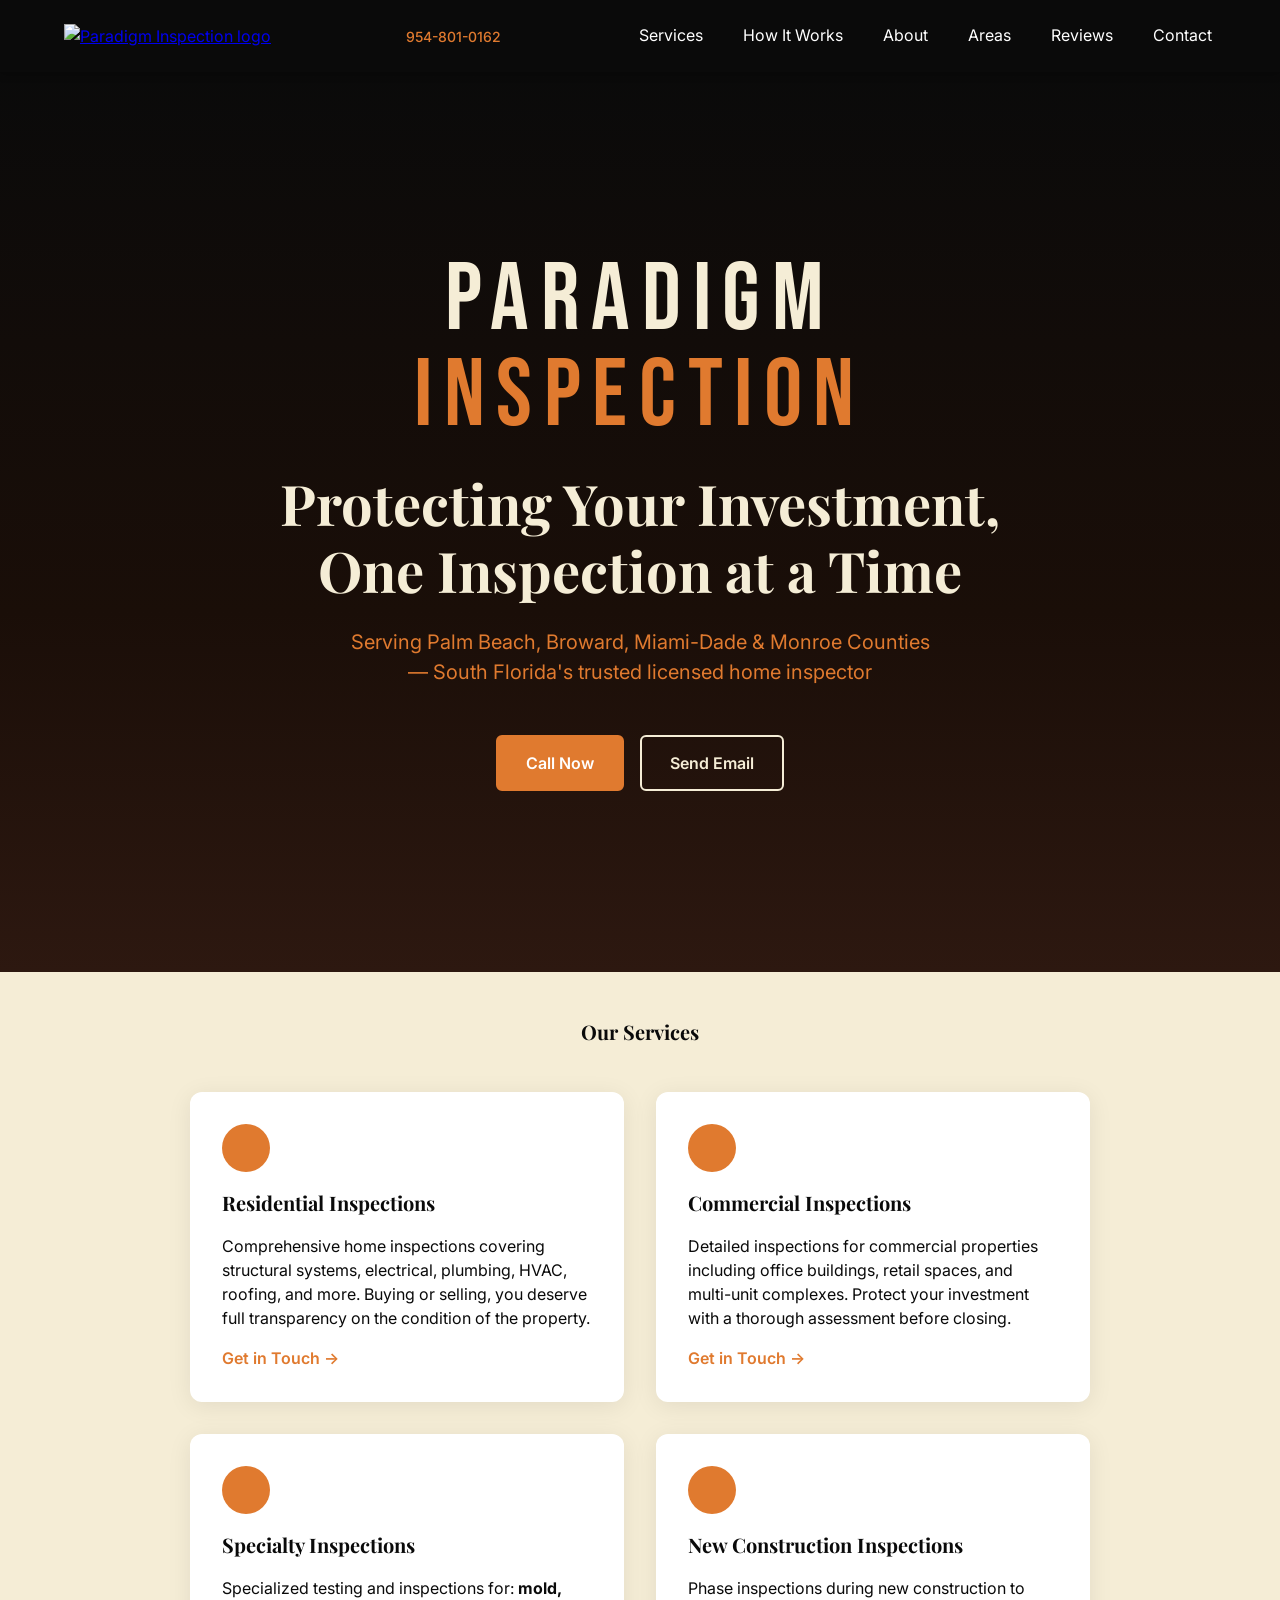
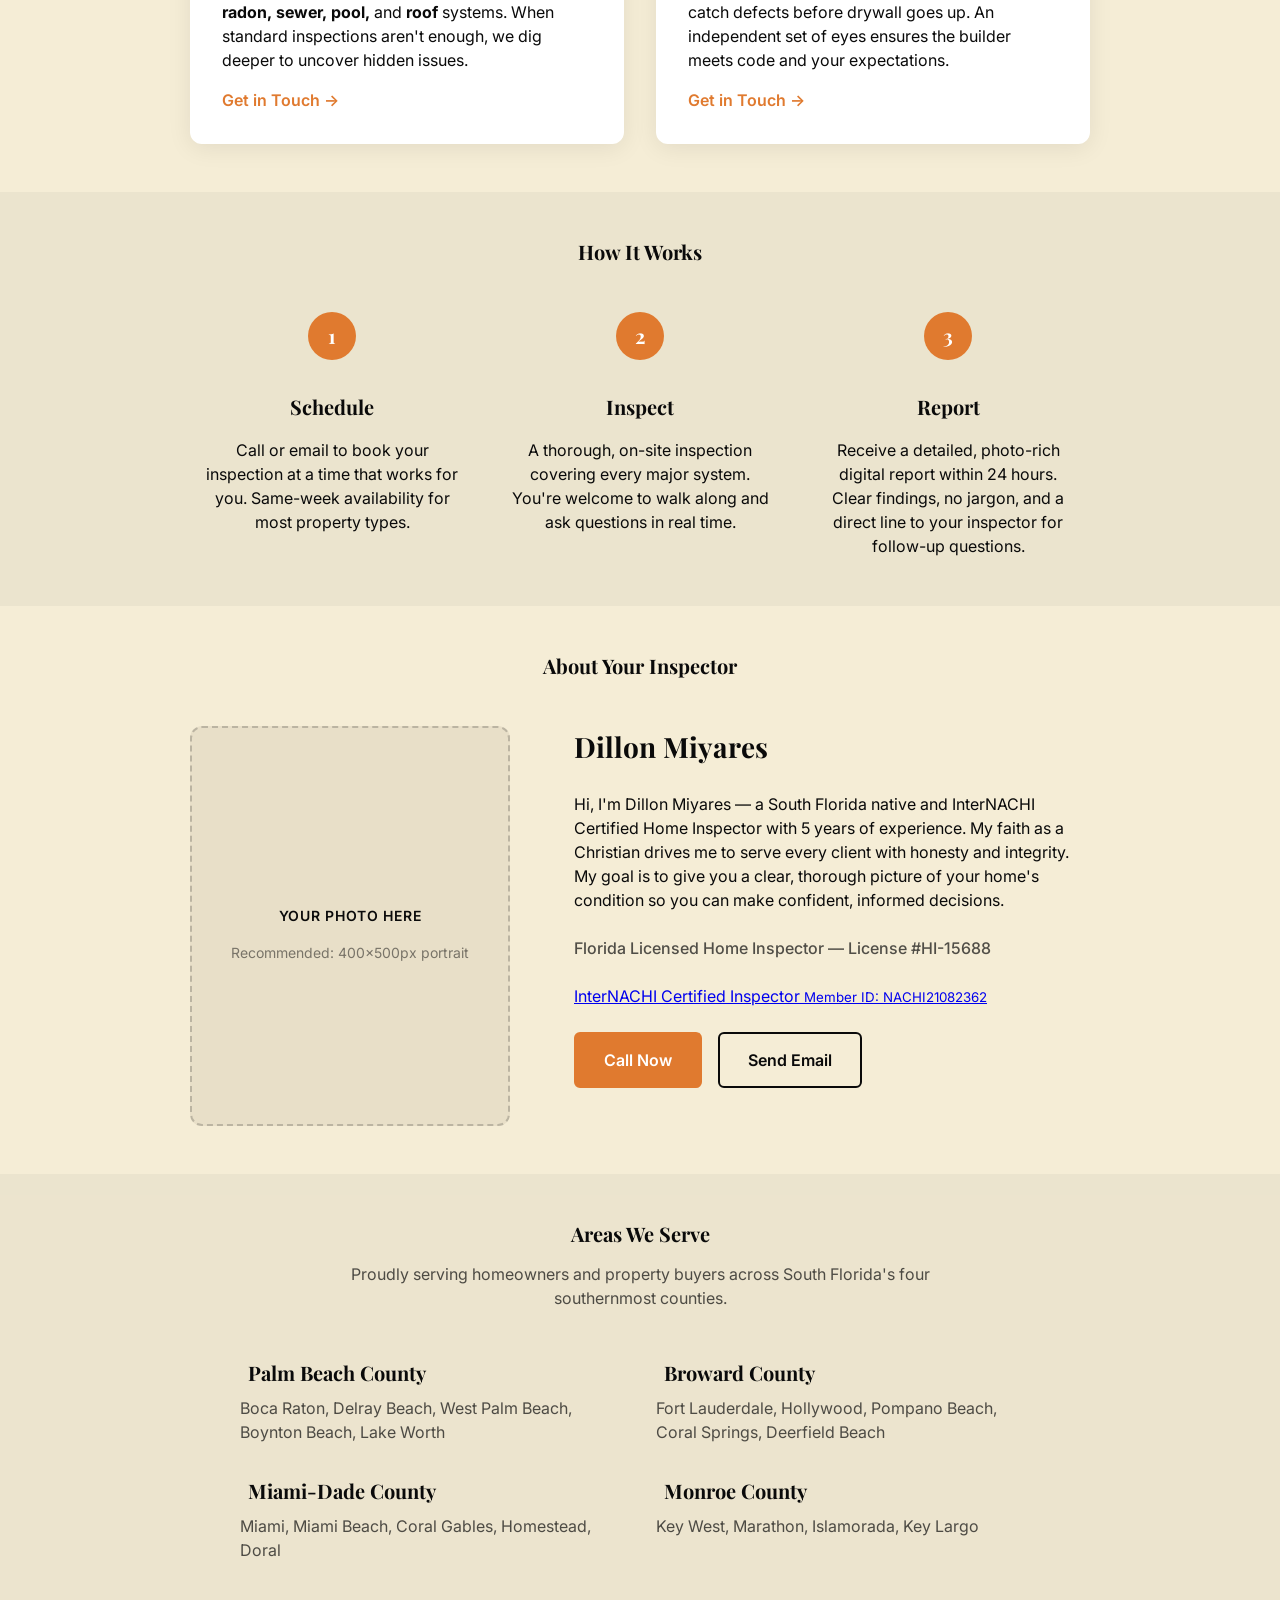
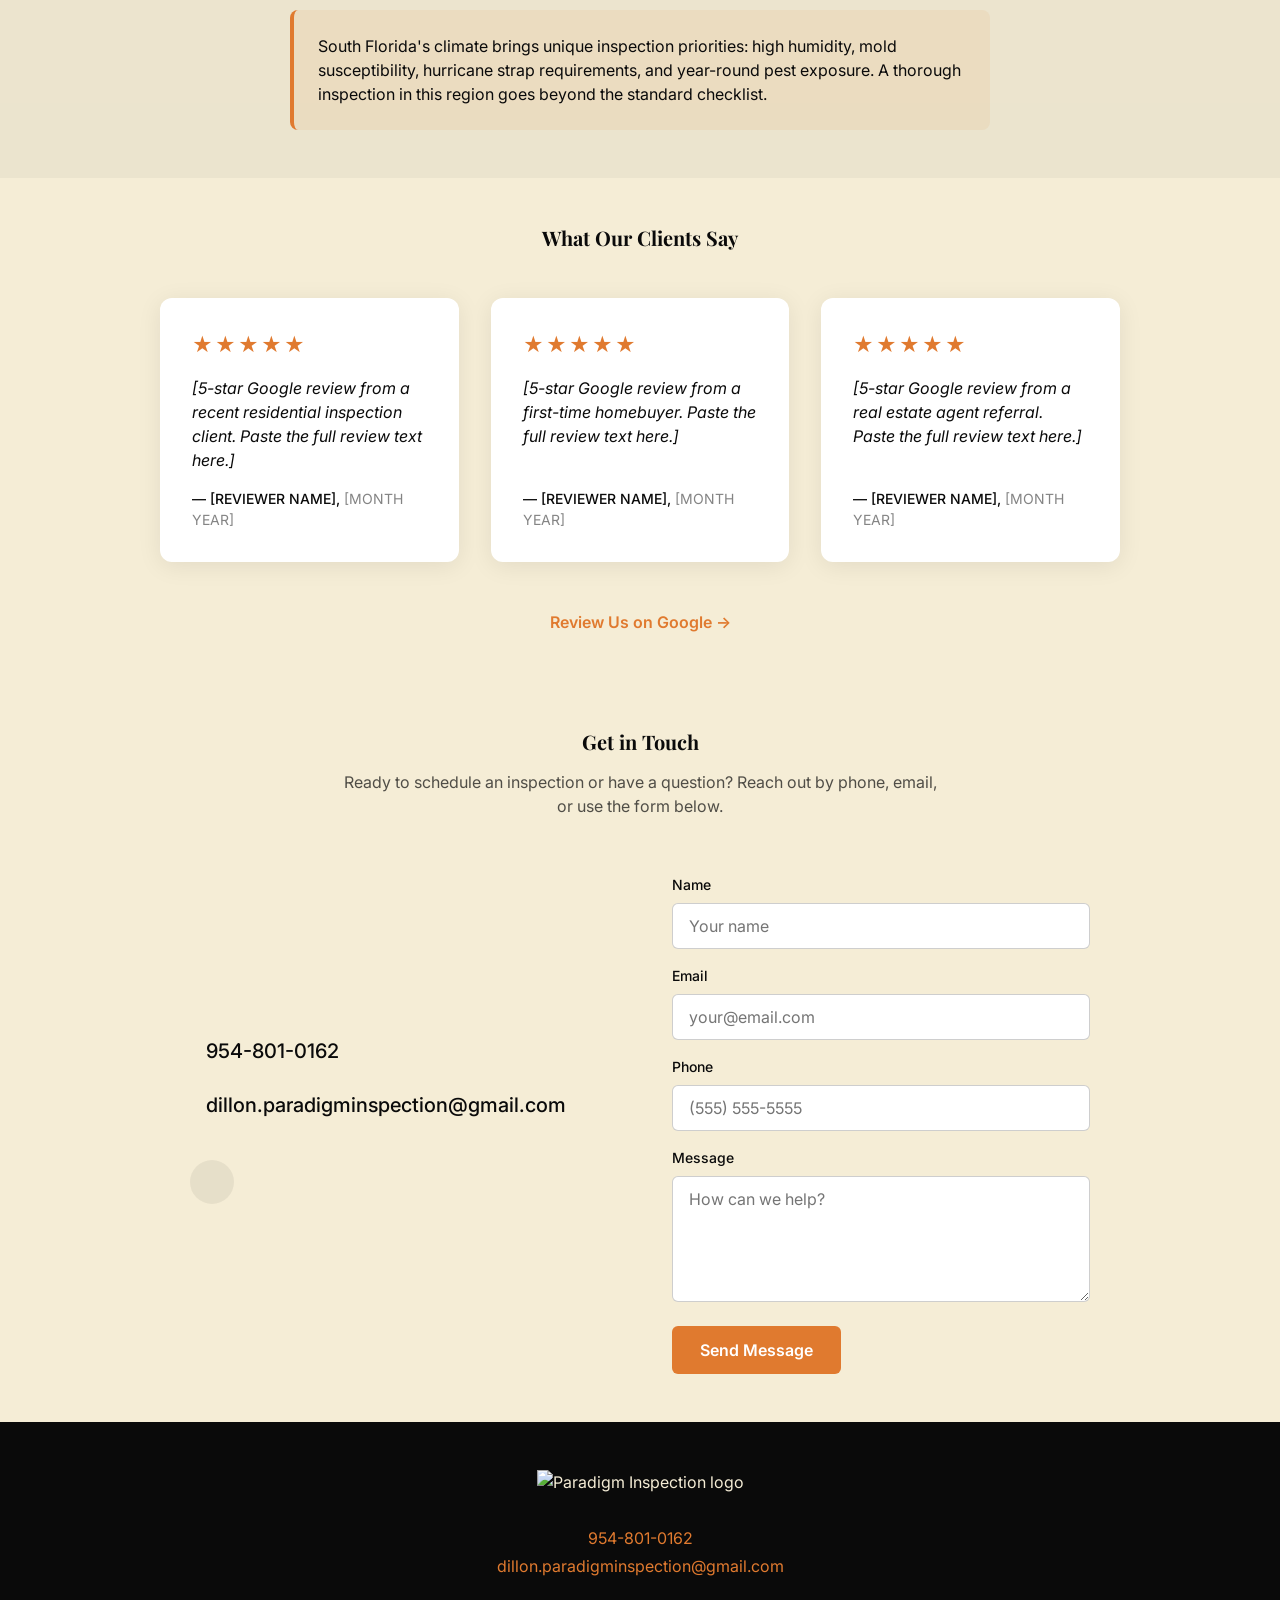
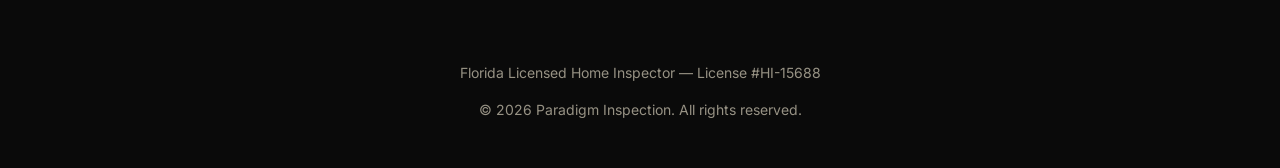
==== commit 803d080a: "feat: fill in bio, license, InterNACHI cert, Instagram; remove Facebook" ====
--- a/index.html
+++ b/index.html
@@ -209,22 +209,14 @@
           <div class="about-bio">
             <!-- [PLACEHOLDER] Replace [INSPECTOR NAME] with the inspector's full name -->
             <h3>Dillon Miyares</h3>
-            <!-- [PLACEHOLDER] Replace the paragraph below with your personal bio.
-                 Mention: years of experience, what drew you to home inspection,
-                 your commitment to South Florida homeowners, any personal detail
-                 that makes you relatable (family, hobbies, local roots). -->
-            <p>[Write 2-3 sentences about yourself here. Mention your background, what drew you to home inspection, and why clients trust you. A personal touch — like being a South Florida native or a detail about your family — builds connection.]</p>
-            <!-- [PLACEHOLDER] Replace [HI-XXXXX] with your actual Florida Home Inspector license number.
-                 Format: HI followed by a dash and five digits, e.g., HI-12345 -->
-            <p class="license-text">Florida Licensed Home Inspector &mdash; License #[HI-XXXXX]</p>
-
-            <!-- [PLACEHOLDER] Replace this block with your actual InterNACHI or ASHI badge image
-                 once you receive your certification. Download the badge from internachi.org or ashi.org -->
-            <div class="cert-badge-placeholder">
+            <p>Hi, I'm Dillon Miyares &mdash; a South Florida native and InterNACHI Certified Home Inspector with 5 years of experience. My faith as a Christian drives me to serve every client with honesty and integrity. My goal is to give you a clear, thorough picture of your home's condition so you can make confident, informed decisions.</p>
+            <p class="license-text">Florida Licensed Home Inspector &mdash; License #HI-15688</p>
+
+            <a href="https://www.nachi.org/certified-inspectors/dillon-miyares-177996" target="_blank" rel="noopener noreferrer" class="cert-badge-link">
               <i data-lucide="award"></i>
-              <span>[YOUR CERTIFICATION BADGE]</span>
-              <small>Add InterNACHI or ASHI badge here when certified</small>
-            </div>
+              <span>InterNACHI Certified Inspector</span>
+              <small>Member ID: NACHI21082362</small>
+            </a>
 
             <div class="about-ctas">
               <!-- [PLACEHOLDER] Replace [YOUR-PHONE] with your actual phone number -->
@@ -326,20 +318,15 @@
               <a href="mailto:dillon.paradigminspection@gmail.com" class="contact-link">dillon.paradigminspection@gmail.com</a>
             </div>
             <div class="contact-social">
-              <!-- [PLACEHOLDER] Replace YOUR_INSTAGRAM_HANDLE with your Instagram handle (without @) -->
-              <a href="https://instagram.com/[YOUR_INSTAGRAM_HANDLE]" target="_blank" rel="noopener noreferrer" aria-label="Follow us on Instagram" class="social-link">
+              <a href="https://instagram.com/paradigminspection" target="_blank" rel="noopener noreferrer" aria-label="Follow us on Instagram" class="social-link">
                 <i data-lucide="instagram"></i>
               </a>
-              <!-- [PLACEHOLDER] Replace YOUR_FACEBOOK_PAGE with your Facebook page name or ID -->
-              <a href="https://facebook.com/[YOUR_FACEBOOK_PAGE]" target="_blank" rel="noopener noreferrer" aria-label="Follow us on Facebook" class="social-link">
-                <i data-lucide="facebook"></i>
-              </a>
             </div>
           </div>
 
           <!-- [PLACEHOLDER] Sign up at formspree.io, create a form, and replace [YOUR-FORMSPREE-ID]
                with the form ID (the part after /f/ in your endpoint URL). Free tier: 50 submissions/month. -->
-          <form action="https://formspree.io/f/[YOUR-FORMSPREE-ID]" method="POST" class="contact-form">
+          <form action="https://formspree.io/f/xaqawkqz" method="POST" class="contact-form">
             <label for="contact-name">Name</label>
             <input type="text" id="contact-name" name="name" required placeholder="Your name">
 
@@ -373,18 +360,13 @@
       </div>
 
       <div class="footer-social">
-        <!-- [PLACEHOLDER] Replace YOUR_INSTAGRAM_HANDLE with your Instagram handle -->
-        <a href="https://instagram.com/[YOUR_INSTAGRAM_HANDLE]" target="_blank" rel="noopener noreferrer" aria-label="Instagram">
+        <a href="https://instagram.com/paradigminspection" target="_blank" rel="noopener noreferrer" aria-label="Instagram">
           <i data-lucide="instagram"></i>
         </a>
-        <!-- [PLACEHOLDER] Replace YOUR_FACEBOOK_PAGE with your Facebook page name or ID -->
-        <a href="https://facebook.com/[YOUR_FACEBOOK_PAGE]" target="_blank" rel="noopener noreferrer" aria-label="Facebook">
-          <i data-lucide="facebook"></i>
-        </a>
       </div>
 
       <!-- [PLACEHOLDER] Replace [HI-XXXXX] with your Florida HI license number -->
-      <p class="footer-license">Florida Licensed Home Inspector &mdash; License #[HI-XXXXX]</p>
+      <p class="footer-license">Florida Licensed Home Inspector &mdash; License #HI-15688</p>
       <p class="footer-copy">&copy; 2026 Paradigm Inspection. All rights reserved.</p>
     </div>
   </footer>
